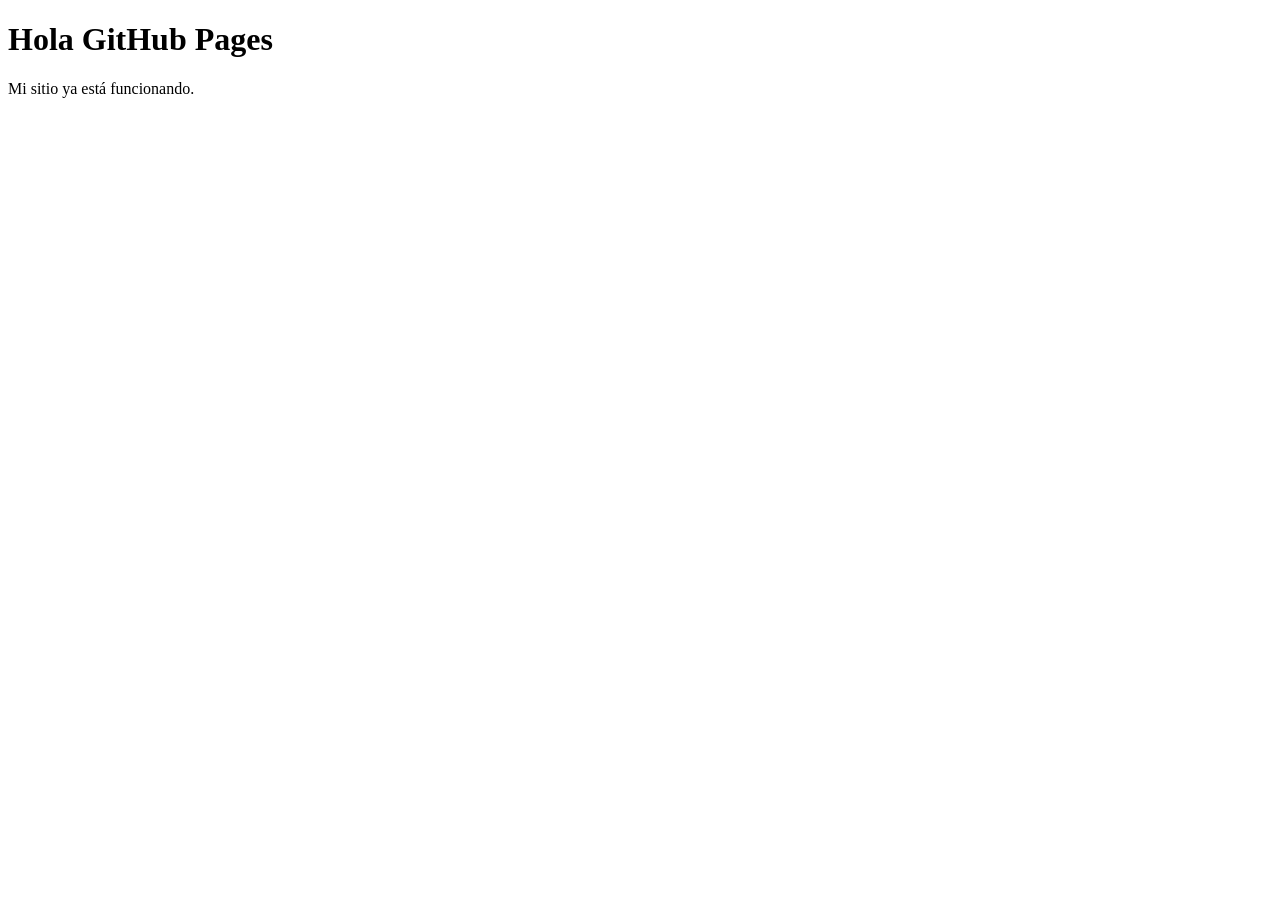
==== index.html @ 614973c5 "Index" ====
<!DOCTYPE html>
<html lang="es">
<head>
    <meta charset="UTF-8">
    <title>Mi Primera Página</title>
</head>
<body>
    <h1>Hola GitHub Pages</h1>
    <p>Mi sitio ya está funcionando.</p>
</body>
</html>
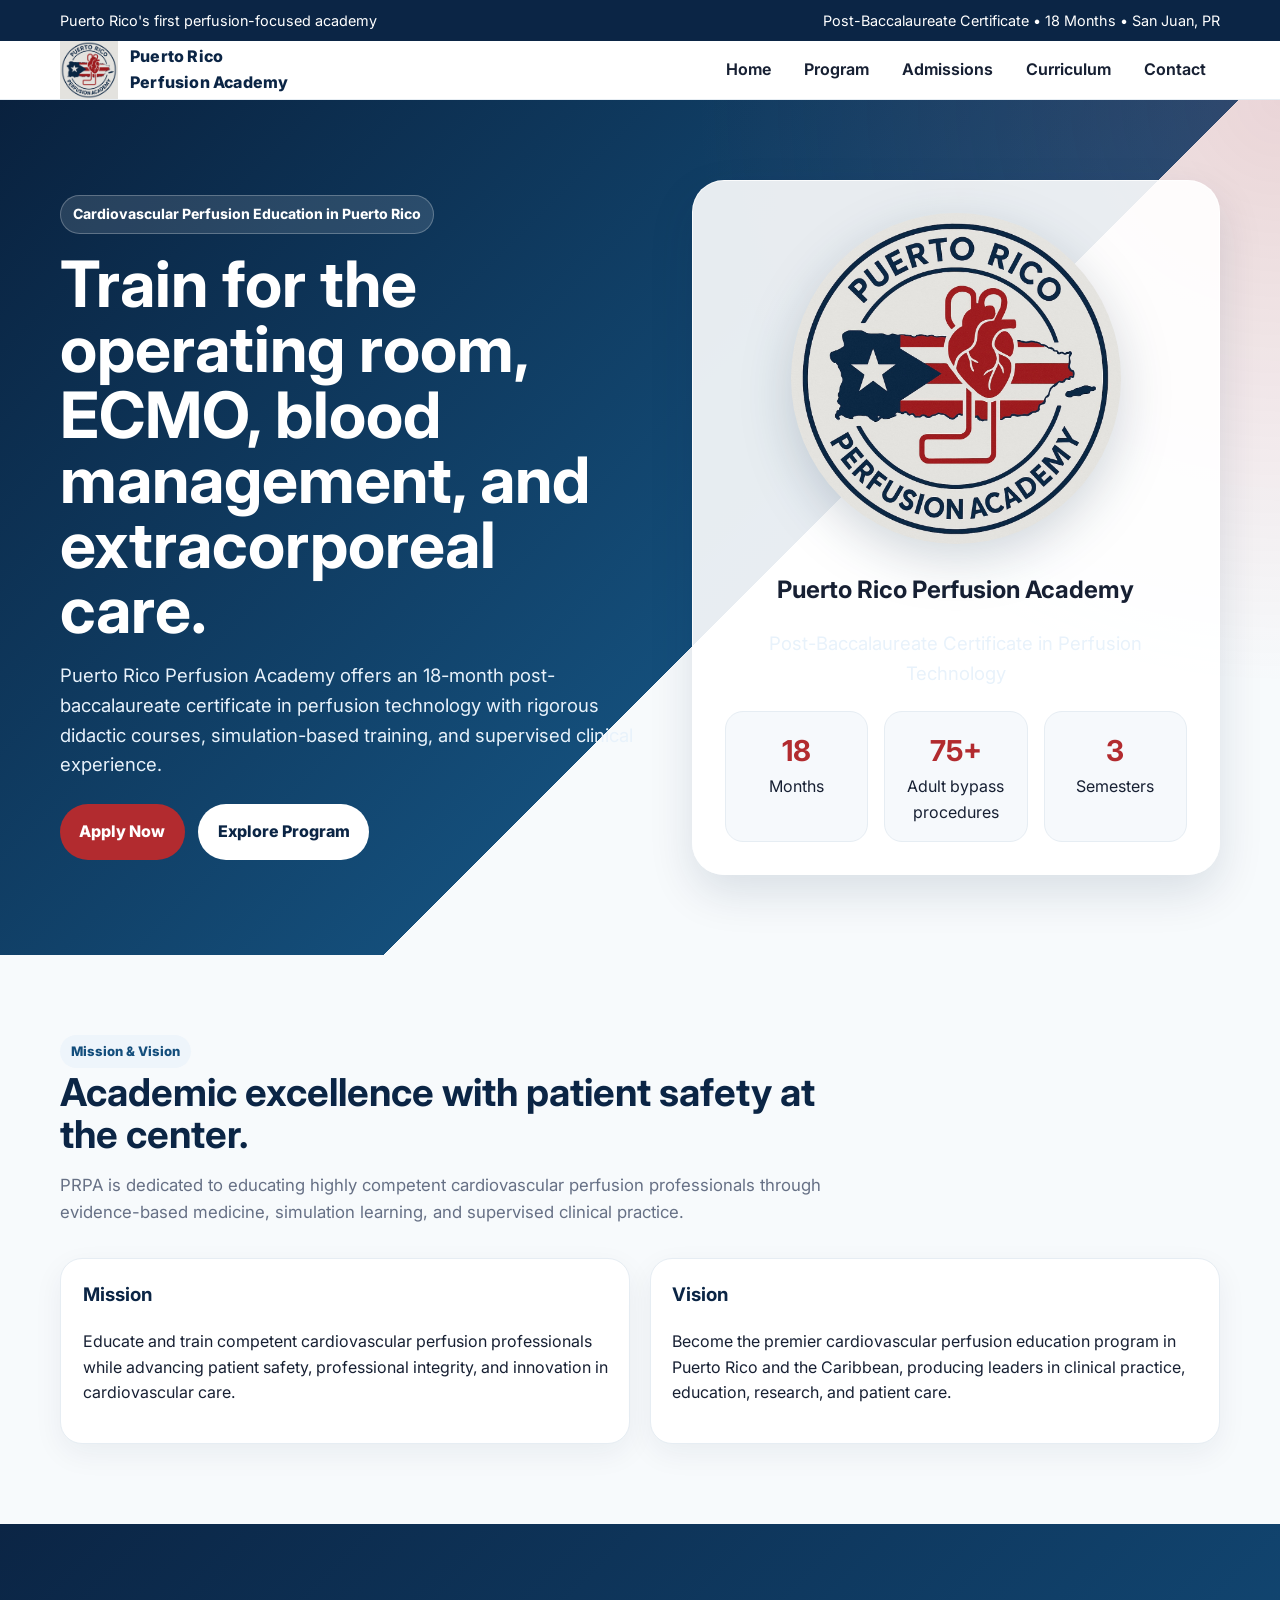
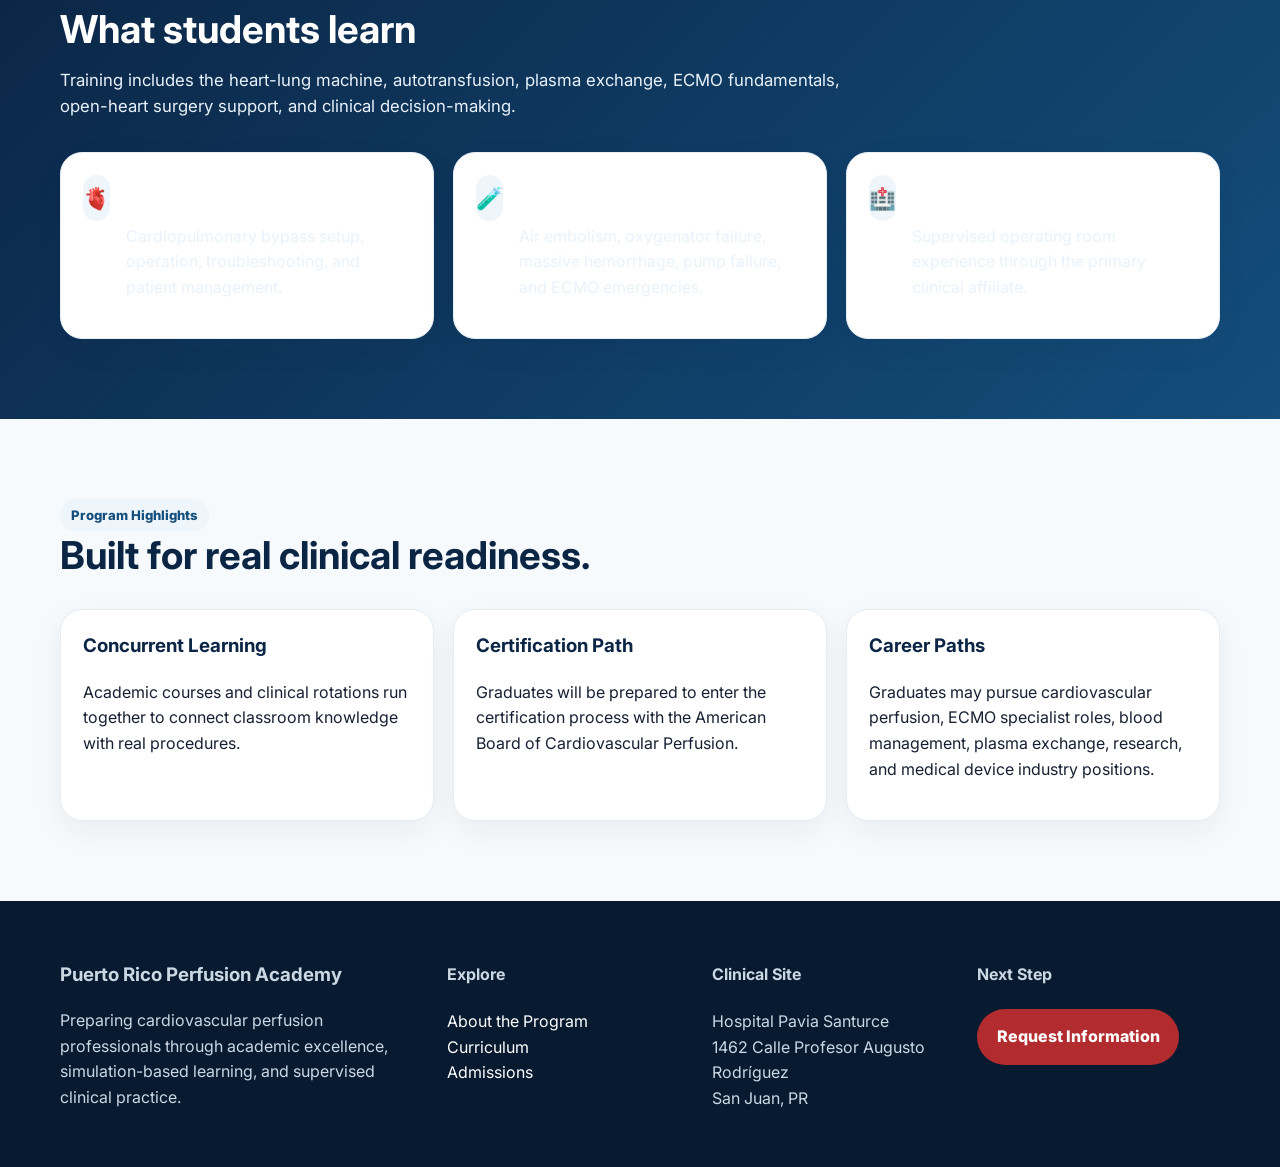
==== commit 6c8fb954: "Add files via upload" ====
--- a/index.html
+++ b/index.html
@@ -1,11 +1,2 @@
-<!DOCTYPE html>
-<html lang="es">
-<head>
-    <meta charset="UTF-8">
-    <title>Mi Primera Página</title>
-</head>
-<body>
-    <h1>Hola GitHub Pages</h1>
-    <p>Mi sitio ya está funcionando.</p>
-</body>
-</html>
+<!doctype html><html lang="en"><head><meta charset="utf-8"><meta name="viewport" content="width=device-width, initial-scale=1"><title>Home | Puerto Rico Perfusion Academy</title><meta name="description" content="Puerto Rico Perfusion Academy offers an 18-month post-baccalaureate certificate in perfusion technology."><link rel="preconnect" href="https://fonts.googleapis.com"><link rel="preconnect" href="https://fonts.gstatic.com" crossorigin><link href="https://fonts.googleapis.com/css2?family=Inter:wght@400;600;700;800;900&display=swap" rel="stylesheet"><link rel="stylesheet" href="css/style.css"></head><body><div class="topbar"><div class="wrap"><span>Puerto Rico's first perfusion-focused academy</span><span>Post-Baccalaureate Certificate • 18 Months • San Juan, PR</span></div></div>
+<nav class="nav"><div class="wrap"><a class="brand" href="index.html"><img src="images/logo.jpeg" alt="Puerto Rico Perfusion Academy logo"><span>Puerto Rico<br>Perfusion Academy</span></a><button class="menu">Menu</button><div class="navlinks"><a href="index.html">Home</a><a href="programa.html">Program</a><a href="admisiones.html">Admissions</a><a href="curriculo.html">Curriculum</a><a href="contacto.html">Contact</a></div></div></nav><header class="hero"><div class="wrap"><div><span class="eyebrow">Cardiovascular Perfusion Education in Puerto Rico</span><h1>Train for the operating room, ECMO, blood management, and extracorporeal care.</h1><p>Puerto Rico Perfusion Academy offers an 18-month post-baccalaureate certificate in perfusion technology with rigorous didactic courses, simulation-based training, and supervised clinical experience.</p><div class="btns"><a class="btn primary" href="contacto.html">Apply Now</a><a class="btn secondary" href="programa.html">Explore Program</a></div></div><div class="hero-card"><img src="images/logo.jpeg" alt="PRPA logo"><h2>Puerto Rico Perfusion Academy</h2><p class="note">Post-Baccalaureate Certificate in Perfusion Technology</p><div class="metrics"><div class="metric"><strong>18</strong>Months</div><div class="metric"><strong>75+</strong>Adult bypass procedures</div><div class="metric"><strong>3</strong>Semesters</div></div></div></div></header><main><section><div class="wrap"><div class="section-title"><span class="pill">Mission & Vision</span><h2>Academic excellence with patient safety at the center.</h2><p>PRPA is dedicated to educating highly competent cardiovascular perfusion professionals through evidence-based medicine, simulation learning, and supervised clinical practice.</p></div><div class="grid two"><div class="card"><h3>Mission</h3><p>Educate and train competent cardiovascular perfusion professionals while advancing patient safety, professional integrity, and innovation in cardiovascular care.</p></div><div class="card"><h3>Vision</h3><p>Become the premier cardiovascular perfusion education program in Puerto Rico and the Caribbean, producing leaders in clinical practice, education, research, and patient care.</p></div></div></div></section><section class="band"><div class="wrap"><div class="section-title"><h2>What students learn</h2><p>Training includes the heart-lung machine, autotransfusion, plasma exchange, ECMO fundamentals, open-heart surgery support, and clinical decision-making.</p></div><div class="grid three"><div class="card feature"><div class="icon">🫀</div><div><h3>Perfusion Technology</h3><p>Cardiopulmonary bypass setup, operation, troubleshooting, and patient management.</p></div></div><div class="card feature"><div class="icon">🧪</div><div><h3>Simulation Lab</h3><p>Air embolism, oxygenator failure, massive hemorrhage, pump failure, and ECMO emergencies.</p></div></div><div class="card feature"><div class="icon">🏥</div><div><h3>Clinical Practice</h3><p>Supervised operating room experience through the primary clinical affiliate.</p></div></div></div></div></section><section><div class="wrap"><div class="section-title"><span class="pill">Program Highlights</span><h2>Built for real clinical readiness.</h2></div><div class="grid three"><div class="card"><h3>Concurrent Learning</h3><p>Academic courses and clinical rotations run together to connect classroom knowledge with real procedures.</p></div><div class="card"><h3>Certification Path</h3><p>Graduates will be prepared to enter the certification process with the American Board of Cardiovascular Perfusion.</p></div><div class="card"><h3>Career Paths</h3><p>Graduates may pursue cardiovascular perfusion, ECMO specialist roles, blood management, plasma exchange, research, and medical device industry positions.</p></div></div></div></section></main><footer class="footer"><div class="wrap footer-grid"><div><h3>Puerto Rico Perfusion Academy</h3><p>Preparing cardiovascular perfusion professionals through academic excellence, simulation-based learning, and supervised clinical practice.</p></div><div><h4>Explore</h4><p><a href="programa.html">About the Program</a><br><a href="curriculo.html">Curriculum</a><br><a href="admisiones.html">Admissions</a></p></div><div><h4>Clinical Site</h4><p>Hospital Pavia Santurce<br>1462 Calle Profesor Augusto Rodríguez<br>San Juan, PR</p></div><div><h4>Next Step</h4><p><a class="btn primary" href="contacto.html">Request Information</a></p></div></div></footer><script src="js/app.js"></script></body></html>
--- a/css/style.css
+++ b/css/style.css
@@ -0,0 +1,2 @@
+:root{--navy:#0b2545;--blue:#134e7c;--red:#b22b2f;--ink:#172033;--muted:#667085;--bg:#f7fafc;--card:#ffffff;--line:#e6edf3;--gold:#d8a846;--radius:22px;--shadow:0 18px 45px rgba(11,37,69,.12)}
+*{box-sizing:border-box}html{scroll-behavior:smooth}body{margin:0;font-family:Inter,system-ui,-apple-system,Segoe UI,Roboto,Arial,sans-serif;color:var(--ink);background:var(--bg);line-height:1.6}.topbar{background:var(--navy);color:#fff;font-size:.9rem;padding:.55rem 0}.wrap{width:min(1160px,92%);margin:auto}.topbar .wrap,.nav .wrap{display:flex;align-items:center;justify-content:space-between;gap:1rem}.nav{background:rgba(255,255,255,.94);backdrop-filter:blur(12px);position:sticky;top:0;z-index:20;border-bottom:1px solid var(--line)}.brand{display:flex;align-items:center;gap:.75rem;text-decoration:none;color:var(--navy);font-weight:800;letter-spacing:.2px}.brand img{width:58px;height:58px;object-fit:contain}.navlinks{display:flex;align-items:center;gap:.25rem}.navlinks a{color:var(--ink);text-decoration:none;font-weight:650;padding:.8rem .9rem;border-radius:999px}.navlinks a:hover,.navlinks a.active{background:#eef5fb;color:var(--blue)}.menu{display:none;border:0;background:var(--navy);color:#fff;border-radius:12px;padding:.6rem .8rem}.hero{position:relative;overflow:hidden;background:radial-gradient(circle at top right,rgba(178,43,47,.18),transparent 38%),linear-gradient(135deg,#09213e 0%,#144e7a 58%,#f7fafc 58%);color:#fff}.hero .wrap{display:grid;grid-template-columns:1.05fr .95fr;align-items:center;gap:3rem;min-height:660px;padding:5rem 0}.eyebrow{display:inline-flex;gap:.5rem;align-items:center;background:rgba(255,255,255,.12);border:1px solid rgba(255,255,255,.25);padding:.45rem .75rem;border-radius:999px;font-weight:750;font-size:.88rem}.hero h1,.page-hero h1{font-size:clamp(2.35rem,5vw,4.8rem);line-height:1.02;margin:1.1rem 0}.hero p{font-size:1.16rem;color:#e8f2fb;max-width:650px}.btns{display:flex;gap:.85rem;flex-wrap:wrap;margin-top:1.5rem}.btn{display:inline-flex;align-items:center;justify-content:center;gap:.45rem;padding:.9rem 1.15rem;border-radius:999px;text-decoration:none;font-weight:800;border:1px solid transparent}.btn.primary{background:var(--red);color:#fff}.btn.secondary{background:#fff;color:var(--navy)}.btn.outline{border-color:#c9d7e3;color:var(--navy);background:#fff}.hero-card{background:rgba(255,255,255,.9);color:var(--ink);border:1px solid rgba(255,255,255,.8);border-radius:32px;box-shadow:var(--shadow);padding:2rem;text-align:center}.hero-card img{width:min(330px,85%);border-radius:50%;filter:drop-shadow(0 16px 25px rgba(11,37,69,.18))}.metrics{display:grid;grid-template-columns:repeat(3,1fr);gap:1rem;margin-top:1.4rem}.metric{background:#f6f9fc;border:1px solid var(--line);border-radius:18px;padding:1rem}.metric strong{display:block;color:var(--red);font-size:1.8rem}section{padding:5rem 0}.section-title{max-width:780px;margin-bottom:2rem}.section-title h2{font-size:clamp(2rem,3vw,3rem);line-height:1.1;margin:.2rem 0;color:var(--navy)}.section-title p{color:var(--muted);font-size:1.05rem}.grid{display:grid;gap:1.2rem}.grid.three{grid-template-columns:repeat(3,1fr)}.grid.two{grid-template-columns:repeat(2,1fr)}.card{background:var(--card);border:1px solid var(--line);border-radius:var(--radius);padding:1.35rem;box-shadow:0 10px 30px rgba(11,37,69,.06)}.card h3{margin-top:0;color:var(--navy)}.icon{width:46px;height:46px;border-radius:14px;background:#eef5fb;display:grid;place-items:center;font-size:1.35rem}.feature{display:flex;gap:1rem}.band{background:linear-gradient(135deg,var(--navy),var(--blue));color:#fff}.band .section-title h2,.band h3{color:#fff}.band p,.band li{color:#e9f2fb}.list{padding-left:1.1rem}.list li{margin:.45rem 0}.page-hero{background:linear-gradient(135deg,#08203c,#14517e);color:#fff;padding:4.5rem 0}.page-hero p{max-width:760px;color:#e5eef7;font-size:1.1rem}.split{display:grid;grid-template-columns:.95fr 1.05fr;gap:2rem;align-items:start}.pill{display:inline-block;background:#eef5fb;color:var(--blue);font-weight:800;padding:.35rem .7rem;border-radius:999px;font-size:.82rem}.timeline{display:grid;gap:1rem}.semester{border-left:5px solid var(--red)}.course{padding:.9rem 0;border-bottom:1px solid var(--line)}.course:last-child{border-bottom:0}.course b{color:var(--navy)}.table{width:100%;border-collapse:collapse;background:#fff;border-radius:18px;overflow:hidden;border:1px solid var(--line)}.table th,.table td{padding:.85rem;border-bottom:1px solid var(--line);text-align:left}.table th{background:#eef5fb;color:var(--navy)}.contact-box{background:#fff;border:1px solid var(--line);border-radius:26px;box-shadow:var(--shadow);padding:1.5rem}.form{display:grid;gap:1rem}.form input,.form textarea,.form select{width:100%;padding:1rem;border:1px solid #cfd9e4;border-radius:14px;font:inherit}.form textarea{min-height:130px}.footer{background:#071a30;color:#cbd7e3;padding:2.5rem 0}.footer a{color:#fff;text-decoration:none}.footer-grid{display:grid;grid-template-columns:1.2fr repeat(3,.8fr);gap:1.4rem}.note{font-size:.9rem;color:var(--muted)}@media(max-width:850px){.menu{display:block}.navlinks{display:none;position:absolute;left:4%;right:4%;top:76px;background:#fff;border:1px solid var(--line);border-radius:20px;box-shadow:var(--shadow);padding:.6rem;flex-direction:column;align-items:stretch}.navlinks.open{display:flex}.hero .wrap,.split{grid-template-columns:1fr}.hero{background:linear-gradient(135deg,#09213e,#144e7a)}.hero .wrap{min-height:auto;padding:3rem 0}.grid.three,.grid.two,.metrics,.footer-grid{grid-template-columns:1fr}.topbar .wrap{align-items:flex-start;flex-direction:column}.navlinks a{border-radius:12px}.hero-card{margin-bottom:2rem}} 
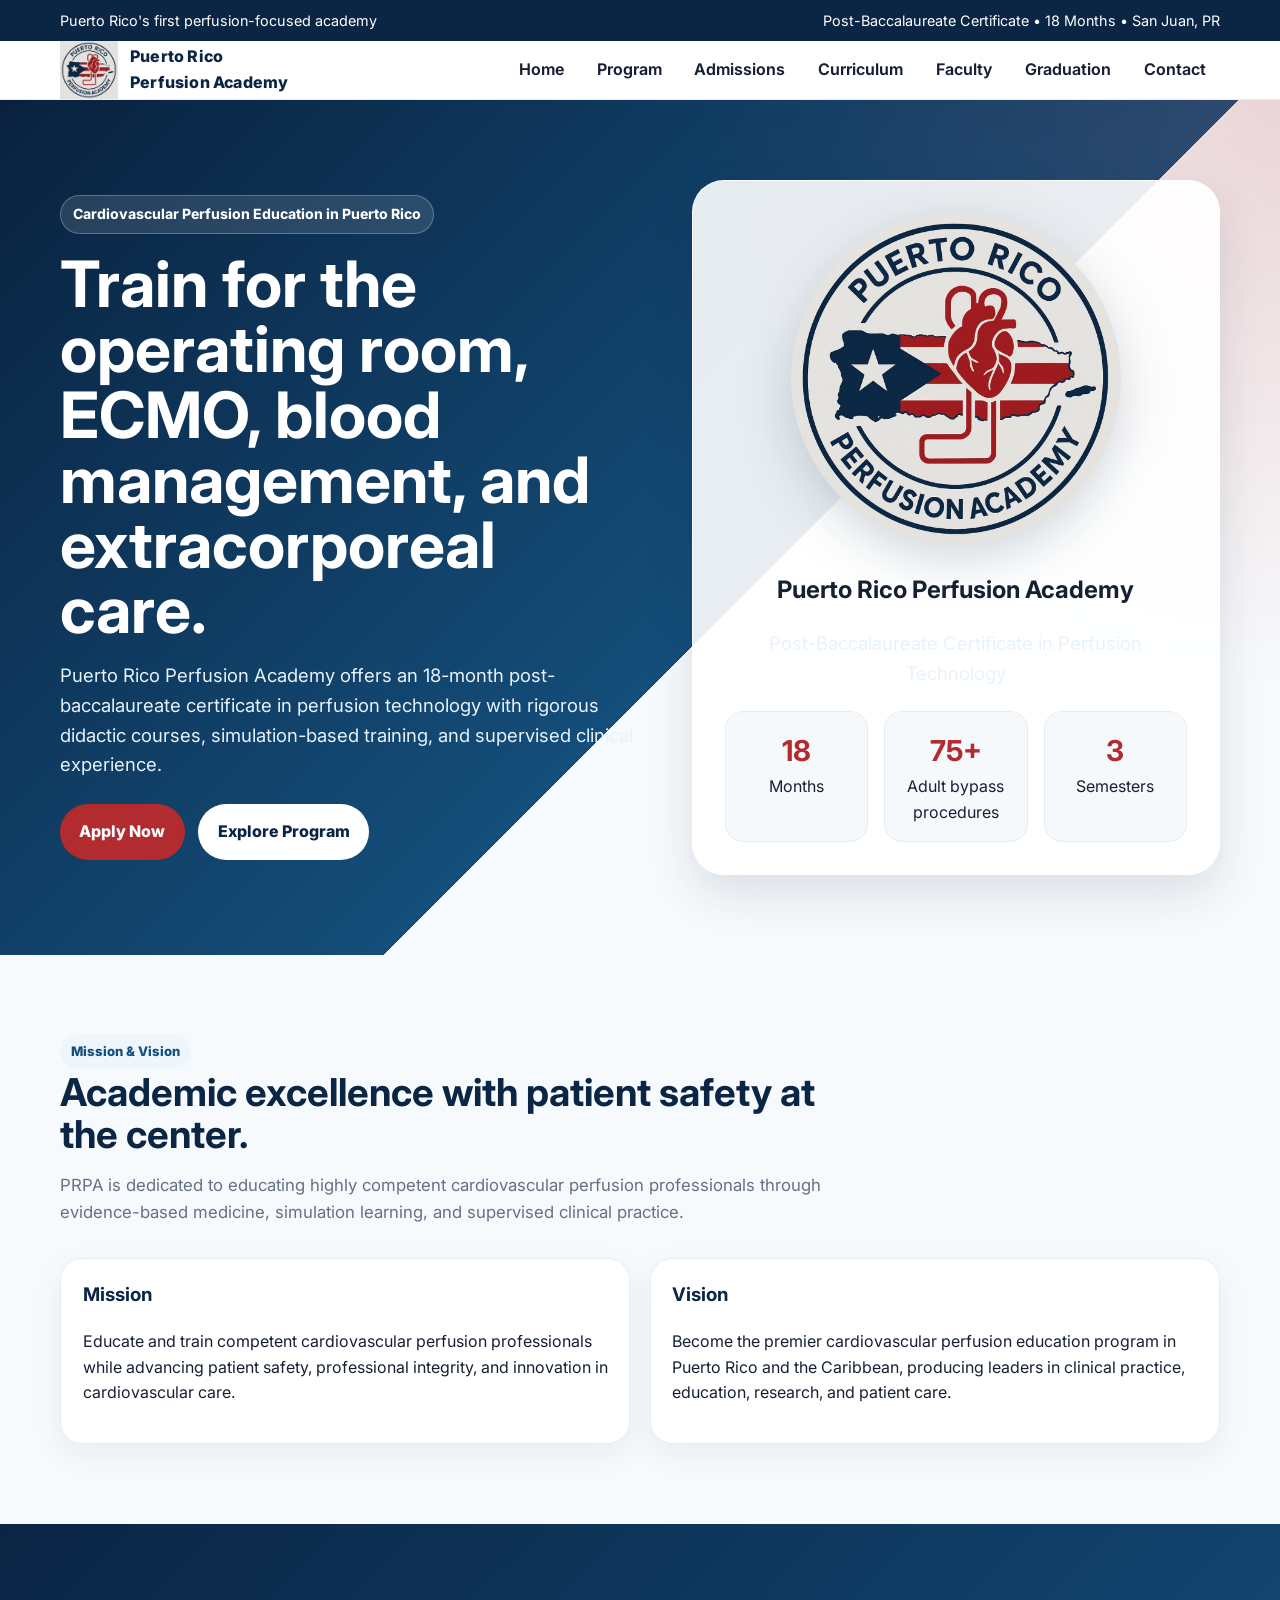
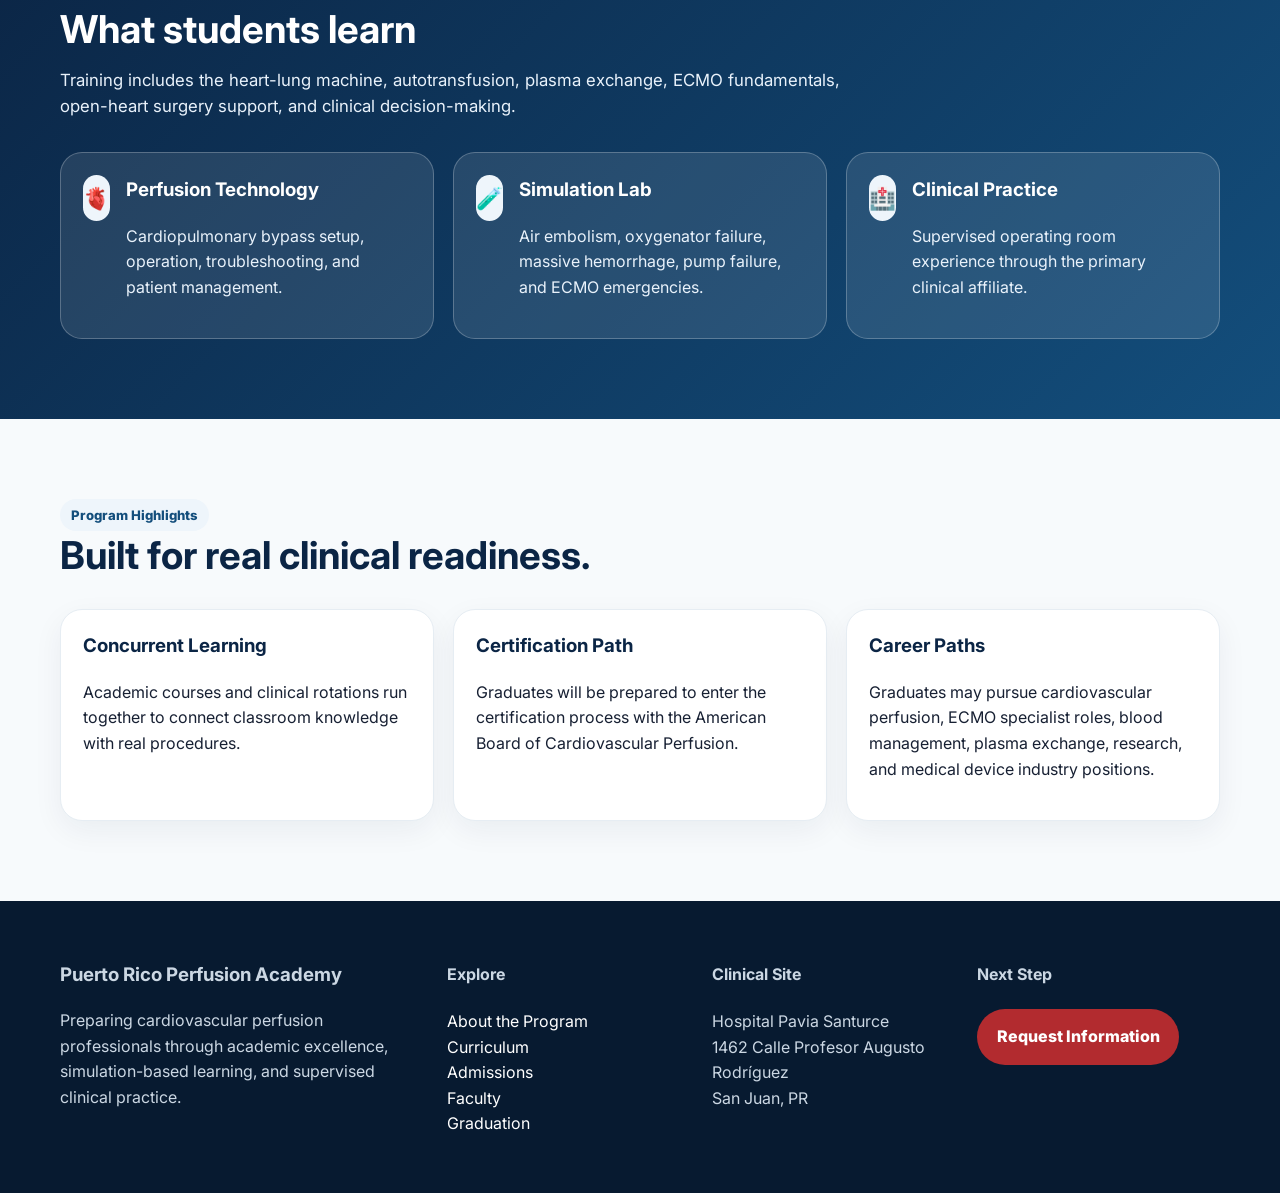
==== commit 40de6cfe: "Add files via upload" ====
--- a/index.html
+++ b/index.html
@@ -1,2 +1,2 @@
 <!doctype html><html lang="en"><head><meta charset="utf-8"><meta name="viewport" content="width=device-width, initial-scale=1"><title>Home | Puerto Rico Perfusion Academy</title><meta name="description" content="Puerto Rico Perfusion Academy offers an 18-month post-baccalaureate certificate in perfusion technology."><link rel="preconnect" href="https://fonts.googleapis.com"><link rel="preconnect" href="https://fonts.gstatic.com" crossorigin><link href="https://fonts.googleapis.com/css2?family=Inter:wght@400;600;700;800;900&display=swap" rel="stylesheet"><link rel="stylesheet" href="css/style.css"></head><body><div class="topbar"><div class="wrap"><span>Puerto Rico's first perfusion-focused academy</span><span>Post-Baccalaureate Certificate • 18 Months • San Juan, PR</span></div></div>
-<nav class="nav"><div class="wrap"><a class="brand" href="index.html"><img src="images/logo.jpeg" alt="Puerto Rico Perfusion Academy logo"><span>Puerto Rico<br>Perfusion Academy</span></a><button class="menu">Menu</button><div class="navlinks"><a href="index.html">Home</a><a href="programa.html">Program</a><a href="admisiones.html">Admissions</a><a href="curriculo.html">Curriculum</a><a href="contacto.html">Contact</a></div></div></nav><header class="hero"><div class="wrap"><div><span class="eyebrow">Cardiovascular Perfusion Education in Puerto Rico</span><h1>Train for the operating room, ECMO, blood management, and extracorporeal care.</h1><p>Puerto Rico Perfusion Academy offers an 18-month post-baccalaureate certificate in perfusion technology with rigorous didactic courses, simulation-based training, and supervised clinical experience.</p><div class="btns"><a class="btn primary" href="contacto.html">Apply Now</a><a class="btn secondary" href="programa.html">Explore Program</a></div></div><div class="hero-card"><img src="images/logo.jpeg" alt="PRPA logo"><h2>Puerto Rico Perfusion Academy</h2><p class="note">Post-Baccalaureate Certificate in Perfusion Technology</p><div class="metrics"><div class="metric"><strong>18</strong>Months</div><div class="metric"><strong>75+</strong>Adult bypass procedures</div><div class="metric"><strong>3</strong>Semesters</div></div></div></div></header><main><section><div class="wrap"><div class="section-title"><span class="pill">Mission & Vision</span><h2>Academic excellence with patient safety at the center.</h2><p>PRPA is dedicated to educating highly competent cardiovascular perfusion professionals through evidence-based medicine, simulation learning, and supervised clinical practice.</p></div><div class="grid two"><div class="card"><h3>Mission</h3><p>Educate and train competent cardiovascular perfusion professionals while advancing patient safety, professional integrity, and innovation in cardiovascular care.</p></div><div class="card"><h3>Vision</h3><p>Become the premier cardiovascular perfusion education program in Puerto Rico and the Caribbean, producing leaders in clinical practice, education, research, and patient care.</p></div></div></div></section><section class="band"><div class="wrap"><div class="section-title"><h2>What students learn</h2><p>Training includes the heart-lung machine, autotransfusion, plasma exchange, ECMO fundamentals, open-heart surgery support, and clinical decision-making.</p></div><div class="grid three"><div class="card feature"><div class="icon">🫀</div><div><h3>Perfusion Technology</h3><p>Cardiopulmonary bypass setup, operation, troubleshooting, and patient management.</p></div></div><div class="card feature"><div class="icon">🧪</div><div><h3>Simulation Lab</h3><p>Air embolism, oxygenator failure, massive hemorrhage, pump failure, and ECMO emergencies.</p></div></div><div class="card feature"><div class="icon">🏥</div><div><h3>Clinical Practice</h3><p>Supervised operating room experience through the primary clinical affiliate.</p></div></div></div></div></section><section><div class="wrap"><div class="section-title"><span class="pill">Program Highlights</span><h2>Built for real clinical readiness.</h2></div><div class="grid three"><div class="card"><h3>Concurrent Learning</h3><p>Academic courses and clinical rotations run together to connect classroom knowledge with real procedures.</p></div><div class="card"><h3>Certification Path</h3><p>Graduates will be prepared to enter the certification process with the American Board of Cardiovascular Perfusion.</p></div><div class="card"><h3>Career Paths</h3><p>Graduates may pursue cardiovascular perfusion, ECMO specialist roles, blood management, plasma exchange, research, and medical device industry positions.</p></div></div></div></section></main><footer class="footer"><div class="wrap footer-grid"><div><h3>Puerto Rico Perfusion Academy</h3><p>Preparing cardiovascular perfusion professionals through academic excellence, simulation-based learning, and supervised clinical practice.</p></div><div><h4>Explore</h4><p><a href="programa.html">About the Program</a><br><a href="curriculo.html">Curriculum</a><br><a href="admisiones.html">Admissions</a></p></div><div><h4>Clinical Site</h4><p>Hospital Pavia Santurce<br>1462 Calle Profesor Augusto Rodríguez<br>San Juan, PR</p></div><div><h4>Next Step</h4><p><a class="btn primary" href="contacto.html">Request Information</a></p></div></div></footer><script src="js/app.js"></script></body></html>+<nav class="nav"><div class="wrap"><a class="brand" href="index.html"><img src="images/logo.jpeg" alt="Puerto Rico Perfusion Academy logo"><span>Puerto Rico<br>Perfusion Academy</span></a><button class="menu">Menu</button><div class="navlinks"><a href="index.html">Home</a><a href="programa.html">Program</a><a href="admisiones.html">Admissions</a><a href="curriculo.html">Curriculum</a><a href="faculty.html">Faculty</a><a href="graduation.html">Graduation</a><a href="contacto.html">Contact</a></div></div></nav><header class="hero"><div class="wrap"><div><span class="eyebrow">Cardiovascular Perfusion Education in Puerto Rico</span><h1>Train for the operating room, ECMO, blood management, and extracorporeal care.</h1><p>Puerto Rico Perfusion Academy offers an 18-month post-baccalaureate certificate in perfusion technology with rigorous didactic courses, simulation-based training, and supervised clinical experience.</p><div class="btns"><a class="btn primary" href="contacto.html">Apply Now</a><a class="btn secondary" href="programa.html">Explore Program</a></div></div><div class="hero-card"><img src="images/logo.jpeg" alt="PRPA logo"><h2>Puerto Rico Perfusion Academy</h2><p class="note">Post-Baccalaureate Certificate in Perfusion Technology</p><div class="metrics"><div class="metric"><strong>18</strong>Months</div><div class="metric"><strong>75+</strong>Adult bypass procedures</div><div class="metric"><strong>3</strong>Semesters</div></div></div></div></header><main><section><div class="wrap"><div class="section-title"><span class="pill">Mission & Vision</span><h2>Academic excellence with patient safety at the center.</h2><p>PRPA is dedicated to educating highly competent cardiovascular perfusion professionals through evidence-based medicine, simulation learning, and supervised clinical practice.</p></div><div class="grid two"><div class="card"><h3>Mission</h3><p>Educate and train competent cardiovascular perfusion professionals while advancing patient safety, professional integrity, and innovation in cardiovascular care.</p></div><div class="card"><h3>Vision</h3><p>Become the premier cardiovascular perfusion education program in Puerto Rico and the Caribbean, producing leaders in clinical practice, education, research, and patient care.</p></div></div></div></section><section class="band"><div class="wrap"><div class="section-title"><h2>What students learn</h2><p>Training includes the heart-lung machine, autotransfusion, plasma exchange, ECMO fundamentals, open-heart surgery support, and clinical decision-making.</p></div><div class="grid three"><div class="card feature"><div class="icon">🫀</div><div><h3>Perfusion Technology</h3><p>Cardiopulmonary bypass setup, operation, troubleshooting, and patient management.</p></div></div><div class="card feature"><div class="icon">🧪</div><div><h3>Simulation Lab</h3><p>Air embolism, oxygenator failure, massive hemorrhage, pump failure, and ECMO emergencies.</p></div></div><div class="card feature"><div class="icon">🏥</div><div><h3>Clinical Practice</h3><p>Supervised operating room experience through the primary clinical affiliate.</p></div></div></div></div></section><section><div class="wrap"><div class="section-title"><span class="pill">Program Highlights</span><h2>Built for real clinical readiness.</h2></div><div class="grid three"><div class="card"><h3>Concurrent Learning</h3><p>Academic courses and clinical rotations run together to connect classroom knowledge with real procedures.</p></div><div class="card"><h3>Certification Path</h3><p>Graduates will be prepared to enter the certification process with the American Board of Cardiovascular Perfusion.</p></div><div class="card"><h3>Career Paths</h3><p>Graduates may pursue cardiovascular perfusion, ECMO specialist roles, blood management, plasma exchange, research, and medical device industry positions.</p></div></div></div></section></main><footer class="footer"><div class="wrap footer-grid"><div><h3>Puerto Rico Perfusion Academy</h3><p>Preparing cardiovascular perfusion professionals through academic excellence, simulation-based learning, and supervised clinical practice.</p></div><div><h4>Explore</h4><p><a href="programa.html">About the Program</a><br><a href="curriculo.html">Curriculum</a><br><a href="admisiones.html">Admissions</a><br><a href="faculty.html">Faculty</a><br><a href="graduation.html">Graduation</a></p></div><div><h4>Clinical Site</h4><p>Hospital Pavia Santurce<br>1462 Calle Profesor Augusto Rodríguez<br>San Juan, PR</p></div><div><h4>Next Step</h4><p><a class="btn primary" href="contacto.html">Request Information</a></p></div></div></footer><script src="js/app.js"></script></body></html>
--- a/css/style.css
+++ b/css/style.css
@@ -1,2 +1,14 @@
 :root{--navy:#0b2545;--blue:#134e7c;--red:#b22b2f;--ink:#172033;--muted:#667085;--bg:#f7fafc;--card:#ffffff;--line:#e6edf3;--gold:#d8a846;--radius:22px;--shadow:0 18px 45px rgba(11,37,69,.12)}
 *{box-sizing:border-box}html{scroll-behavior:smooth}body{margin:0;font-family:Inter,system-ui,-apple-system,Segoe UI,Roboto,Arial,sans-serif;color:var(--ink);background:var(--bg);line-height:1.6}.topbar{background:var(--navy);color:#fff;font-size:.9rem;padding:.55rem 0}.wrap{width:min(1160px,92%);margin:auto}.topbar .wrap,.nav .wrap{display:flex;align-items:center;justify-content:space-between;gap:1rem}.nav{background:rgba(255,255,255,.94);backdrop-filter:blur(12px);position:sticky;top:0;z-index:20;border-bottom:1px solid var(--line)}.brand{display:flex;align-items:center;gap:.75rem;text-decoration:none;color:var(--navy);font-weight:800;letter-spacing:.2px}.brand img{width:58px;height:58px;object-fit:contain}.navlinks{display:flex;align-items:center;gap:.25rem}.navlinks a{color:var(--ink);text-decoration:none;font-weight:650;padding:.8rem .9rem;border-radius:999px}.navlinks a:hover,.navlinks a.active{background:#eef5fb;color:var(--blue)}.menu{display:none;border:0;background:var(--navy);color:#fff;border-radius:12px;padding:.6rem .8rem}.hero{position:relative;overflow:hidden;background:radial-gradient(circle at top right,rgba(178,43,47,.18),transparent 38%),linear-gradient(135deg,#09213e 0%,#144e7a 58%,#f7fafc 58%);color:#fff}.hero .wrap{display:grid;grid-template-columns:1.05fr .95fr;align-items:center;gap:3rem;min-height:660px;padding:5rem 0}.eyebrow{display:inline-flex;gap:.5rem;align-items:center;background:rgba(255,255,255,.12);border:1px solid rgba(255,255,255,.25);padding:.45rem .75rem;border-radius:999px;font-weight:750;font-size:.88rem}.hero h1,.page-hero h1{font-size:clamp(2.35rem,5vw,4.8rem);line-height:1.02;margin:1.1rem 0}.hero p{font-size:1.16rem;color:#e8f2fb;max-width:650px}.btns{display:flex;gap:.85rem;flex-wrap:wrap;margin-top:1.5rem}.btn{display:inline-flex;align-items:center;justify-content:center;gap:.45rem;padding:.9rem 1.15rem;border-radius:999px;text-decoration:none;font-weight:800;border:1px solid transparent}.btn.primary{background:var(--red);color:#fff}.btn.secondary{background:#fff;color:var(--navy)}.btn.outline{border-color:#c9d7e3;color:var(--navy);background:#fff}.hero-card{background:rgba(255,255,255,.9);color:var(--ink);border:1px solid rgba(255,255,255,.8);border-radius:32px;box-shadow:var(--shadow);padding:2rem;text-align:center}.hero-card img{width:min(330px,85%);border-radius:50%;filter:drop-shadow(0 16px 25px rgba(11,37,69,.18))}.metrics{display:grid;grid-template-columns:repeat(3,1fr);gap:1rem;margin-top:1.4rem}.metric{background:#f6f9fc;border:1px solid var(--line);border-radius:18px;padding:1rem}.metric strong{display:block;color:var(--red);font-size:1.8rem}section{padding:5rem 0}.section-title{max-width:780px;margin-bottom:2rem}.section-title h2{font-size:clamp(2rem,3vw,3rem);line-height:1.1;margin:.2rem 0;color:var(--navy)}.section-title p{color:var(--muted);font-size:1.05rem}.grid{display:grid;gap:1.2rem}.grid.three{grid-template-columns:repeat(3,1fr)}.grid.two{grid-template-columns:repeat(2,1fr)}.card{background:var(--card);border:1px solid var(--line);border-radius:var(--radius);padding:1.35rem;box-shadow:0 10px 30px rgba(11,37,69,.06)}.card h3{margin-top:0;color:var(--navy)}.icon{width:46px;height:46px;border-radius:14px;background:#eef5fb;display:grid;place-items:center;font-size:1.35rem}.feature{display:flex;gap:1rem}.band{background:linear-gradient(135deg,var(--navy),var(--blue));color:#fff}.band .section-title h2,.band h3{color:#fff}.band p,.band li{color:#e9f2fb}.list{padding-left:1.1rem}.list li{margin:.45rem 0}.page-hero{background:linear-gradient(135deg,#08203c,#14517e);color:#fff;padding:4.5rem 0}.page-hero p{max-width:760px;color:#e5eef7;font-size:1.1rem}.split{display:grid;grid-template-columns:.95fr 1.05fr;gap:2rem;align-items:start}.pill{display:inline-block;background:#eef5fb;color:var(--blue);font-weight:800;padding:.35rem .7rem;border-radius:999px;font-size:.82rem}.timeline{display:grid;gap:1rem}.semester{border-left:5px solid var(--red)}.course{padding:.9rem 0;border-bottom:1px solid var(--line)}.course:last-child{border-bottom:0}.course b{color:var(--navy)}.table{width:100%;border-collapse:collapse;background:#fff;border-radius:18px;overflow:hidden;border:1px solid var(--line)}.table th,.table td{padding:.85rem;border-bottom:1px solid var(--line);text-align:left}.table th{background:#eef5fb;color:var(--navy)}.contact-box{background:#fff;border:1px solid var(--line);border-radius:26px;box-shadow:var(--shadow);padding:1.5rem}.form{display:grid;gap:1rem}.form input,.form textarea,.form select{width:100%;padding:1rem;border:1px solid #cfd9e4;border-radius:14px;font:inherit}.form textarea{min-height:130px}.footer{background:#071a30;color:#cbd7e3;padding:2.5rem 0}.footer a{color:#fff;text-decoration:none}.footer-grid{display:grid;grid-template-columns:1.2fr repeat(3,.8fr);gap:1.4rem}.note{font-size:.9rem;color:var(--muted)}@media(max-width:850px){.menu{display:block}.navlinks{display:none;position:absolute;left:4%;right:4%;top:76px;background:#fff;border:1px solid var(--line);border-radius:20px;box-shadow:var(--shadow);padding:.6rem;flex-direction:column;align-items:stretch}.navlinks.open{display:flex}.hero .wrap,.split{grid-template-columns:1fr}.hero{background:linear-gradient(135deg,#09213e,#144e7a)}.hero .wrap{min-height:auto;padding:3rem 0}.grid.three,.grid.two,.metrics,.footer-grid{grid-template-columns:1fr}.topbar .wrap{align-items:flex-start;flex-direction:column}.navlinks a{border-radius:12px}.hero-card{margin-bottom:2rem}} 
+
+/* Dark section cards: keep text visible on the blue band */
+.band .card{background:rgba(255,255,255,.10);border-color:rgba(255,255,255,.24);box-shadow:none;color:#fff}
+.band .card h3{color:#fff}
+.band .card p,.band .card li{color:#e9f2fb}
+.band .card .note{color:#dbe8f4}
+.faculty-card{display:flex;gap:1rem;align-items:flex-start}
+.avatar{width:52px;height:52px;border-radius:16px;background:linear-gradient(135deg,var(--red),var(--blue));color:#fff;display:grid;place-items:center;font-weight:900;flex:0 0 52px}
+.requirements-list{counter-reset:req;list-style:none;padding:0;margin:0;display:grid;gap:.9rem}
+.requirements-list>li{background:#fff;border:1px solid var(--line);border-radius:18px;padding:1rem 1rem 1rem 3.4rem;position:relative;box-shadow:0 8px 24px rgba(11,37,69,.05)}
+.requirements-list>li:before{counter-increment:req;content:counter(req);position:absolute;left:1rem;top:1rem;width:1.65rem;height:1.65rem;border-radius:50%;background:var(--red);color:#fff;display:grid;place-items:center;font-weight:900}
+.eval-list{margin:.5rem 0 0 0;padding-left:1.2rem}
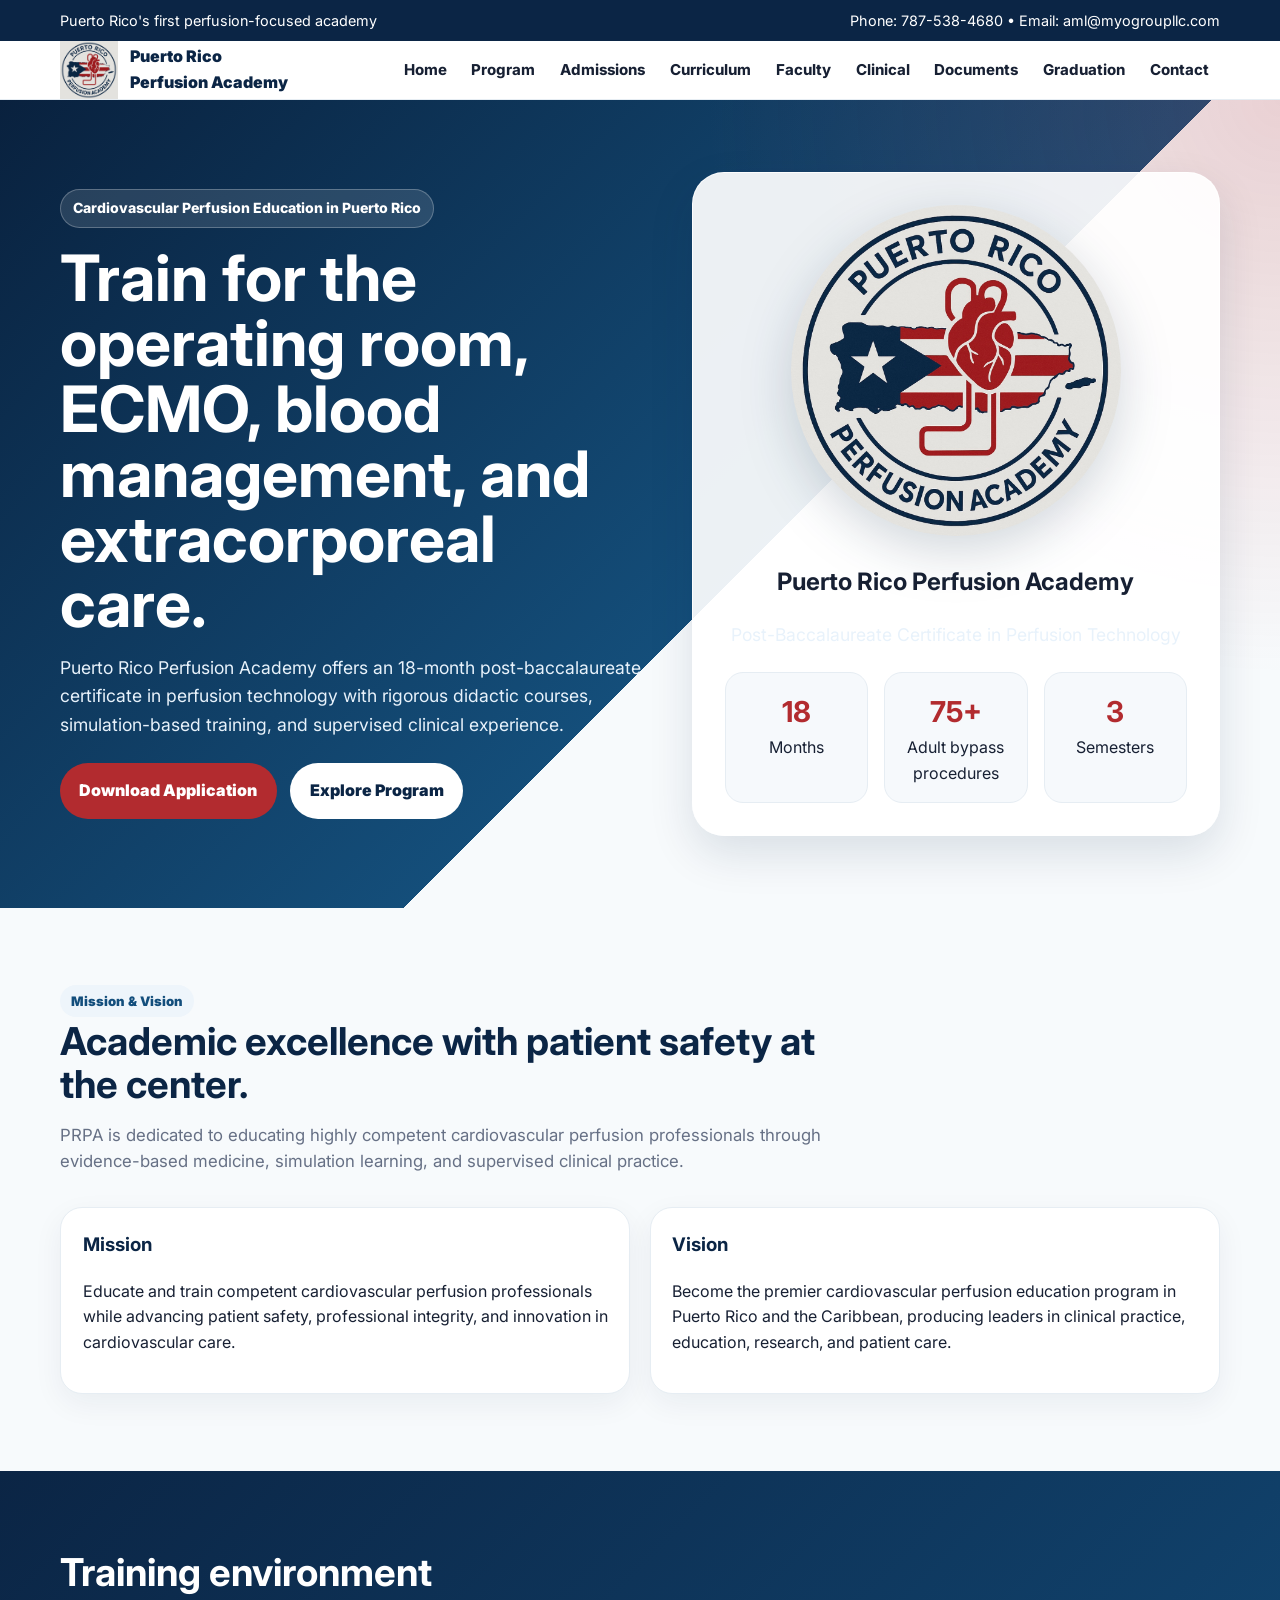
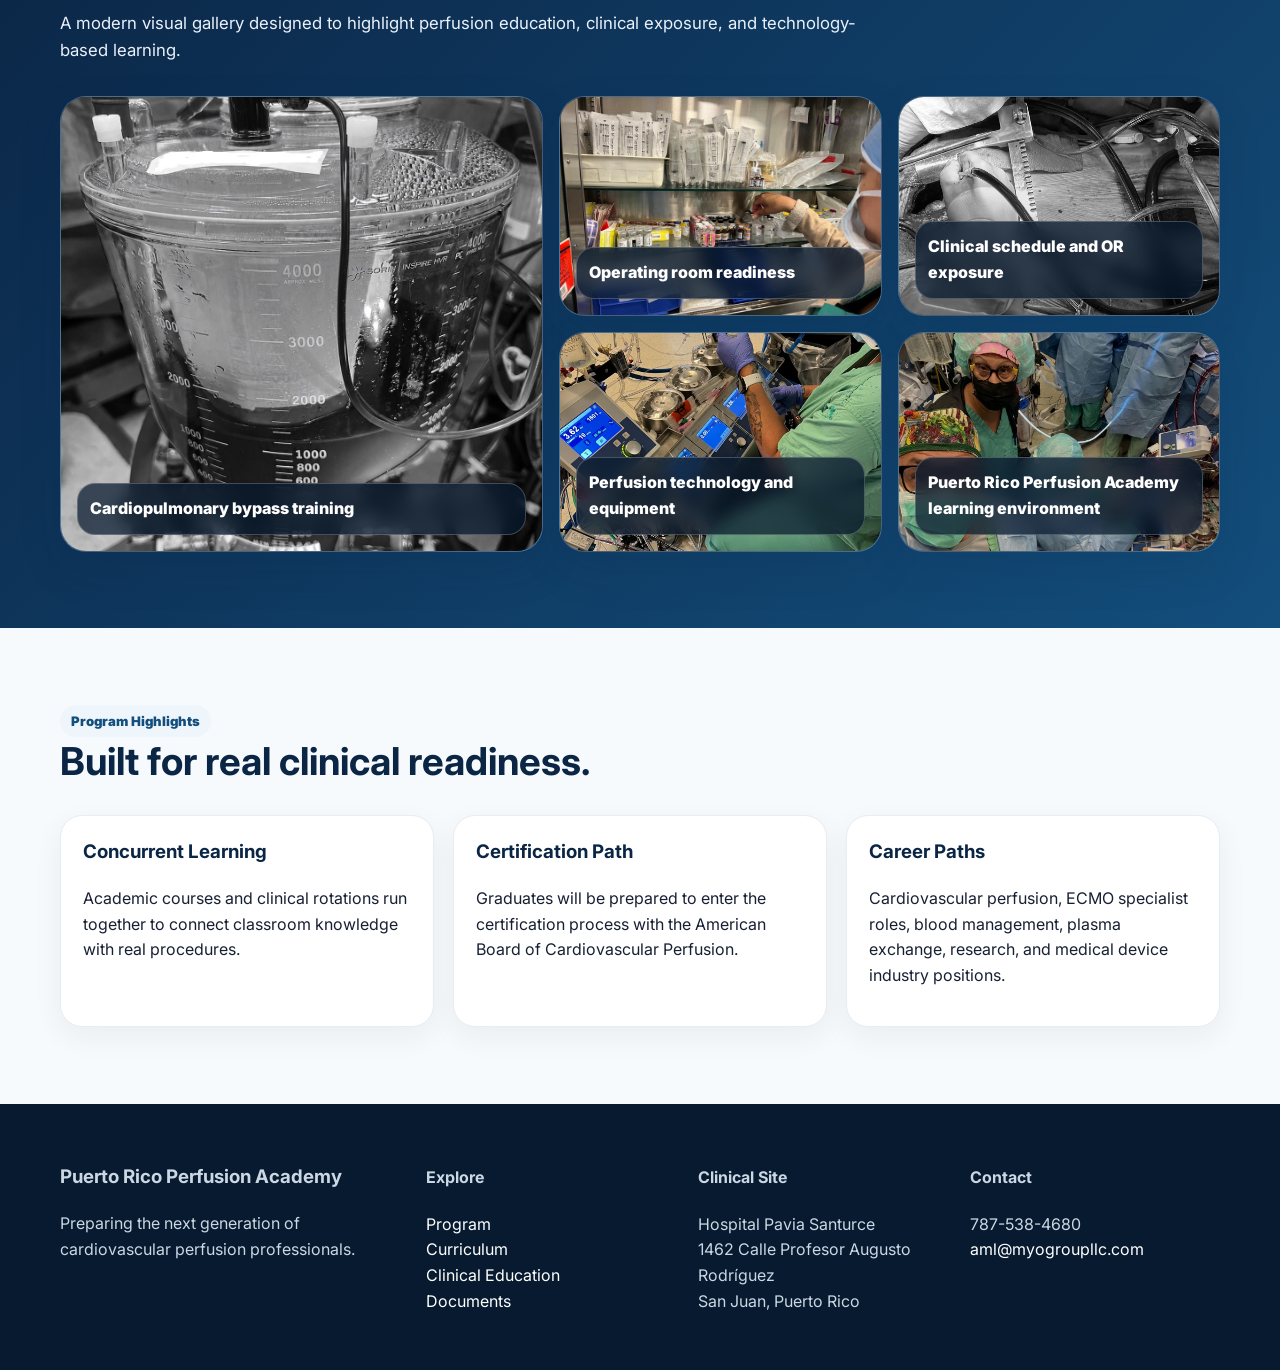
==== commit 949a8031: "Add files via upload" ====
--- a/index.html
+++ b/index.html
@@ -1,2 +1,2 @@
-<!doctype html><html lang="en"><head><meta charset="utf-8"><meta name="viewport" content="width=device-width, initial-scale=1"><title>Home | Puerto Rico Perfusion Academy</title><meta name="description" content="Puerto Rico Perfusion Academy offers an 18-month post-baccalaureate certificate in perfusion technology."><link rel="preconnect" href="https://fonts.googleapis.com"><link rel="preconnect" href="https://fonts.gstatic.com" crossorigin><link href="https://fonts.googleapis.com/css2?family=Inter:wght@400;600;700;800;900&display=swap" rel="stylesheet"><link rel="stylesheet" href="css/style.css"></head><body><div class="topbar"><div class="wrap"><span>Puerto Rico's first perfusion-focused academy</span><span>Post-Baccalaureate Certificate • 18 Months • San Juan, PR</span></div></div>
-<nav class="nav"><div class="wrap"><a class="brand" href="index.html"><img src="images/logo.jpeg" alt="Puerto Rico Perfusion Academy logo"><span>Puerto Rico<br>Perfusion Academy</span></a><button class="menu">Menu</button><div class="navlinks"><a href="index.html">Home</a><a href="programa.html">Program</a><a href="admisiones.html">Admissions</a><a href="curriculo.html">Curriculum</a><a href="faculty.html">Faculty</a><a href="graduation.html">Graduation</a><a href="contacto.html">Contact</a></div></div></nav><header class="hero"><div class="wrap"><div><span class="eyebrow">Cardiovascular Perfusion Education in Puerto Rico</span><h1>Train for the operating room, ECMO, blood management, and extracorporeal care.</h1><p>Puerto Rico Perfusion Academy offers an 18-month post-baccalaureate certificate in perfusion technology with rigorous didactic courses, simulation-based training, and supervised clinical experience.</p><div class="btns"><a class="btn primary" href="contacto.html">Apply Now</a><a class="btn secondary" href="programa.html">Explore Program</a></div></div><div class="hero-card"><img src="images/logo.jpeg" alt="PRPA logo"><h2>Puerto Rico Perfusion Academy</h2><p class="note">Post-Baccalaureate Certificate in Perfusion Technology</p><div class="metrics"><div class="metric"><strong>18</strong>Months</div><div class="metric"><strong>75+</strong>Adult bypass procedures</div><div class="metric"><strong>3</strong>Semesters</div></div></div></div></header><main><section><div class="wrap"><div class="section-title"><span class="pill">Mission & Vision</span><h2>Academic excellence with patient safety at the center.</h2><p>PRPA is dedicated to educating highly competent cardiovascular perfusion professionals through evidence-based medicine, simulation learning, and supervised clinical practice.</p></div><div class="grid two"><div class="card"><h3>Mission</h3><p>Educate and train competent cardiovascular perfusion professionals while advancing patient safety, professional integrity, and innovation in cardiovascular care.</p></div><div class="card"><h3>Vision</h3><p>Become the premier cardiovascular perfusion education program in Puerto Rico and the Caribbean, producing leaders in clinical practice, education, research, and patient care.</p></div></div></div></section><section class="band"><div class="wrap"><div class="section-title"><h2>What students learn</h2><p>Training includes the heart-lung machine, autotransfusion, plasma exchange, ECMO fundamentals, open-heart surgery support, and clinical decision-making.</p></div><div class="grid three"><div class="card feature"><div class="icon">🫀</div><div><h3>Perfusion Technology</h3><p>Cardiopulmonary bypass setup, operation, troubleshooting, and patient management.</p></div></div><div class="card feature"><div class="icon">🧪</div><div><h3>Simulation Lab</h3><p>Air embolism, oxygenator failure, massive hemorrhage, pump failure, and ECMO emergencies.</p></div></div><div class="card feature"><div class="icon">🏥</div><div><h3>Clinical Practice</h3><p>Supervised operating room experience through the primary clinical affiliate.</p></div></div></div></div></section><section><div class="wrap"><div class="section-title"><span class="pill">Program Highlights</span><h2>Built for real clinical readiness.</h2></div><div class="grid three"><div class="card"><h3>Concurrent Learning</h3><p>Academic courses and clinical rotations run together to connect classroom knowledge with real procedures.</p></div><div class="card"><h3>Certification Path</h3><p>Graduates will be prepared to enter the certification process with the American Board of Cardiovascular Perfusion.</p></div><div class="card"><h3>Career Paths</h3><p>Graduates may pursue cardiovascular perfusion, ECMO specialist roles, blood management, plasma exchange, research, and medical device industry positions.</p></div></div></div></section></main><footer class="footer"><div class="wrap footer-grid"><div><h3>Puerto Rico Perfusion Academy</h3><p>Preparing cardiovascular perfusion professionals through academic excellence, simulation-based learning, and supervised clinical practice.</p></div><div><h4>Explore</h4><p><a href="programa.html">About the Program</a><br><a href="curriculo.html">Curriculum</a><br><a href="admisiones.html">Admissions</a><br><a href="faculty.html">Faculty</a><br><a href="graduation.html">Graduation</a></p></div><div><h4>Clinical Site</h4><p>Hospital Pavia Santurce<br>1462 Calle Profesor Augusto Rodríguez<br>San Juan, PR</p></div><div><h4>Next Step</h4><p><a class="btn primary" href="contacto.html">Request Information</a></p></div></div></footer><script src="js/app.js"></script></body></html>+<!doctype html><html lang="en"><head><meta charset="utf-8"><meta name="viewport" content="width=device-width, initial-scale=1"><title>Home | Puerto Rico Perfusion Academy</title><meta name="description" content="Puerto Rico Perfusion Academy"><link rel="preconnect" href="https://fonts.googleapis.com"><link rel="preconnect" href="https://fonts.gstatic.com" crossorigin><link href="https://fonts.googleapis.com/css2?family=Inter:wght@400;600;700;800;900&display=swap" rel="stylesheet"><link rel="stylesheet" href="css/style.css"></head><body><div class="topbar"><div class="wrap"><span>Puerto Rico's first perfusion-focused academy</span><span>Phone: 787-538-4680 • Email: aml@myogroupllc.com</span></div></div>
+<nav class="nav"><div class="wrap"><a class="brand" href="index.html"><img src="images/logo.jpeg" alt="Puerto Rico Perfusion Academy logo"><span>Puerto Rico<br>Perfusion Academy</span></a><button class="menu">Menu</button><div class="navlinks"><a href="index.html">Home</a><a href="program.html">Program</a><a href="admissions.html">Admissions</a><a href="curriculum.html">Curriculum</a><a href="faculty.html">Faculty</a><a href="clinical.html">Clinical</a><a href="documents.html">Documents</a><a href="graduation.html">Graduation</a><a href="contact.html">Contact</a></div></div></nav><header class="hero"><div class="wrap"><div><span class="eyebrow">Cardiovascular Perfusion Education in Puerto Rico</span><h1>Train for the operating room, ECMO, blood management, and extracorporeal care.</h1><p>Puerto Rico Perfusion Academy offers an 18-month post-baccalaureate certificate in perfusion technology with rigorous didactic courses, simulation-based training, and supervised clinical experience.</p><div class="btns"><a class="btn primary" href="documents.html">Download Application</a><a class="btn secondary" href="program.html">Explore Program</a></div></div><div class="hero-card"><img src="images/logo.jpeg" alt="PRPA logo"><h2>Puerto Rico Perfusion Academy</h2><p class="note">Post-Baccalaureate Certificate in Perfusion Technology</p><div class="metrics"><div class="metric"><strong>18</strong>Months</div><div class="metric"><strong>75+</strong>Adult bypass procedures</div><div class="metric"><strong>3</strong>Semesters</div></div></div></div></header><main><section><div class="wrap"><div class="section-title"><span class="pill">Mission & Vision</span><h2>Academic excellence with patient safety at the center.</h2><p>PRPA is dedicated to educating highly competent cardiovascular perfusion professionals through evidence-based medicine, simulation learning, and supervised clinical practice.</p></div><div class="grid two"><div class="card"><h3>Mission</h3><p>Educate and train competent cardiovascular perfusion professionals while advancing patient safety, professional integrity, and innovation in cardiovascular care.</p></div><div class="card"><h3>Vision</h3><p>Become the premier cardiovascular perfusion education program in Puerto Rico and the Caribbean, producing leaders in clinical practice, education, research, and patient care.</p></div></div></div></section><section class="band"><div class="wrap"><div class="section-title"><h2>Training environment</h2><p>A modern visual gallery designed to highlight perfusion education, clinical exposure, and technology-based learning.</p></div><div class="gallery"><div class="art-tile"><img src="images/BwCan.jpg" onerror="this.style.display='none';this.nextElementSibling.style.display='grid'" alt="PRPA training image"><div class="placeholder" style="display:none">Bypass</div><div class="caption">Cardiopulmonary bypass training</div></div><div class="art-tile"><img src="images/Dis.JPG" onerror="this.style.display='none';this.nextElementSibling.style.display='grid'" alt="PRPA training image"><div class="placeholder" style="display:none">Discipline</div><div class="caption">Operating room readiness</div></div><div class="art-tile"><img src="images/OpDate.png" onerror="this.style.display='none';this.nextElementSibling.style.display='grid'" alt="PRPA training image"><div class="placeholder" style="display:none">Clinical</div><div class="caption">Clinical schedule and OR exposure</div></div><div class="art-tile"><img src="images/Tect01.JPG" onerror="this.style.display='none';this.nextElementSibling.style.display='grid'" alt="PRPA training image"><div class="placeholder" style="display:none">Technology</div><div class="caption">Perfusion technology and equipment</div></div><div class="art-tile"><img src="images/Upview.JPG" onerror="this.style.display='none';this.nextElementSibling.style.display='grid'" alt="PRPA training image"><div class="placeholder" style="display:none">Academy</div><div class="caption">Puerto Rico Perfusion Academy learning environment</div></div></div></div></section><section><div class="wrap"><div class="section-title"><span class="pill">Program Highlights</span><h2>Built for real clinical readiness.</h2></div><div class="grid three"><div class="card"><h3>Concurrent Learning</h3><p>Academic courses and clinical rotations run together to connect classroom knowledge with real procedures.</p></div><div class="card"><h3>Certification Path</h3><p>Graduates will be prepared to enter the certification process with the American Board of Cardiovascular Perfusion.</p></div><div class="card"><h3>Career Paths</h3><p>Cardiovascular perfusion, ECMO specialist roles, blood management, plasma exchange, research, and medical device industry positions.</p></div></div></div></section></main><footer class="footer"><div class="wrap footer-grid"><div><h3>Puerto Rico Perfusion Academy</h3><p>Preparing the next generation of cardiovascular perfusion professionals.</p></div><div><h4>Explore</h4><p><a href="program.html">Program</a><br><a href="curriculum.html">Curriculum</a><br><a href="clinical.html">Clinical Education</a><br><a href="documents.html">Documents</a></p></div><div><h4>Clinical Site</h4><p>Hospital Pavia Santurce<br>1462 Calle Profesor Augusto Rodríguez<br>San Juan, Puerto Rico</p></div><div><h4>Contact</h4><p>787-538-4680<br><a href="mailto:aml@myogroupllc.com">aml@myogroupllc.com</a></p></div></div></footer><script src="js/app.js"></script></body></html>
--- a/css/style.css
+++ b/css/style.css
@@ -1,14 +1,3 @@
+
 :root{--navy:#0b2545;--blue:#134e7c;--red:#b22b2f;--ink:#172033;--muted:#667085;--bg:#f7fafc;--card:#ffffff;--line:#e6edf3;--gold:#d8a846;--radius:22px;--shadow:0 18px 45px rgba(11,37,69,.12)}
-*{box-sizing:border-box}html{scroll-behavior:smooth}body{margin:0;font-family:Inter,system-ui,-apple-system,Segoe UI,Roboto,Arial,sans-serif;color:var(--ink);background:var(--bg);line-height:1.6}.topbar{background:var(--navy);color:#fff;font-size:.9rem;padding:.55rem 0}.wrap{width:min(1160px,92%);margin:auto}.topbar .wrap,.nav .wrap{display:flex;align-items:center;justify-content:space-between;gap:1rem}.nav{background:rgba(255,255,255,.94);backdrop-filter:blur(12px);position:sticky;top:0;z-index:20;border-bottom:1px solid var(--line)}.brand{display:flex;align-items:center;gap:.75rem;text-decoration:none;color:var(--navy);font-weight:800;letter-spacing:.2px}.brand img{width:58px;height:58px;object-fit:contain}.navlinks{display:flex;align-items:center;gap:.25rem}.navlinks a{color:var(--ink);text-decoration:none;font-weight:650;padding:.8rem .9rem;border-radius:999px}.navlinks a:hover,.navlinks a.active{background:#eef5fb;color:var(--blue)}.menu{display:none;border:0;background:var(--navy);color:#fff;border-radius:12px;padding:.6rem .8rem}.hero{position:relative;overflow:hidden;background:radial-gradient(circle at top right,rgba(178,43,47,.18),transparent 38%),linear-gradient(135deg,#09213e 0%,#144e7a 58%,#f7fafc 58%);color:#fff}.hero .wrap{display:grid;grid-template-columns:1.05fr .95fr;align-items:center;gap:3rem;min-height:660px;padding:5rem 0}.eyebrow{display:inline-flex;gap:.5rem;align-items:center;background:rgba(255,255,255,.12);border:1px solid rgba(255,255,255,.25);padding:.45rem .75rem;border-radius:999px;font-weight:750;font-size:.88rem}.hero h1,.page-hero h1{font-size:clamp(2.35rem,5vw,4.8rem);line-height:1.02;margin:1.1rem 0}.hero p{font-size:1.16rem;color:#e8f2fb;max-width:650px}.btns{display:flex;gap:.85rem;flex-wrap:wrap;margin-top:1.5rem}.btn{display:inline-flex;align-items:center;justify-content:center;gap:.45rem;padding:.9rem 1.15rem;border-radius:999px;text-decoration:none;font-weight:800;border:1px solid transparent}.btn.primary{background:var(--red);color:#fff}.btn.secondary{background:#fff;color:var(--navy)}.btn.outline{border-color:#c9d7e3;color:var(--navy);background:#fff}.hero-card{background:rgba(255,255,255,.9);color:var(--ink);border:1px solid rgba(255,255,255,.8);border-radius:32px;box-shadow:var(--shadow);padding:2rem;text-align:center}.hero-card img{width:min(330px,85%);border-radius:50%;filter:drop-shadow(0 16px 25px rgba(11,37,69,.18))}.metrics{display:grid;grid-template-columns:repeat(3,1fr);gap:1rem;margin-top:1.4rem}.metric{background:#f6f9fc;border:1px solid var(--line);border-radius:18px;padding:1rem}.metric strong{display:block;color:var(--red);font-size:1.8rem}section{padding:5rem 0}.section-title{max-width:780px;margin-bottom:2rem}.section-title h2{font-size:clamp(2rem,3vw,3rem);line-height:1.1;margin:.2rem 0;color:var(--navy)}.section-title p{color:var(--muted);font-size:1.05rem}.grid{display:grid;gap:1.2rem}.grid.three{grid-template-columns:repeat(3,1fr)}.grid.two{grid-template-columns:repeat(2,1fr)}.card{background:var(--card);border:1px solid var(--line);border-radius:var(--radius);padding:1.35rem;box-shadow:0 10px 30px rgba(11,37,69,.06)}.card h3{margin-top:0;color:var(--navy)}.icon{width:46px;height:46px;border-radius:14px;background:#eef5fb;display:grid;place-items:center;font-size:1.35rem}.feature{display:flex;gap:1rem}.band{background:linear-gradient(135deg,var(--navy),var(--blue));color:#fff}.band .section-title h2,.band h3{color:#fff}.band p,.band li{color:#e9f2fb}.list{padding-left:1.1rem}.list li{margin:.45rem 0}.page-hero{background:linear-gradient(135deg,#08203c,#14517e);color:#fff;padding:4.5rem 0}.page-hero p{max-width:760px;color:#e5eef7;font-size:1.1rem}.split{display:grid;grid-template-columns:.95fr 1.05fr;gap:2rem;align-items:start}.pill{display:inline-block;background:#eef5fb;color:var(--blue);font-weight:800;padding:.35rem .7rem;border-radius:999px;font-size:.82rem}.timeline{display:grid;gap:1rem}.semester{border-left:5px solid var(--red)}.course{padding:.9rem 0;border-bottom:1px solid var(--line)}.course:last-child{border-bottom:0}.course b{color:var(--navy)}.table{width:100%;border-collapse:collapse;background:#fff;border-radius:18px;overflow:hidden;border:1px solid var(--line)}.table th,.table td{padding:.85rem;border-bottom:1px solid var(--line);text-align:left}.table th{background:#eef5fb;color:var(--navy)}.contact-box{background:#fff;border:1px solid var(--line);border-radius:26px;box-shadow:var(--shadow);padding:1.5rem}.form{display:grid;gap:1rem}.form input,.form textarea,.form select{width:100%;padding:1rem;border:1px solid #cfd9e4;border-radius:14px;font:inherit}.form textarea{min-height:130px}.footer{background:#071a30;color:#cbd7e3;padding:2.5rem 0}.footer a{color:#fff;text-decoration:none}.footer-grid{display:grid;grid-template-columns:1.2fr repeat(3,.8fr);gap:1.4rem}.note{font-size:.9rem;color:var(--muted)}@media(max-width:850px){.menu{display:block}.navlinks{display:none;position:absolute;left:4%;right:4%;top:76px;background:#fff;border:1px solid var(--line);border-radius:20px;box-shadow:var(--shadow);padding:.6rem;flex-direction:column;align-items:stretch}.navlinks.open{display:flex}.hero .wrap,.split{grid-template-columns:1fr}.hero{background:linear-gradient(135deg,#09213e,#144e7a)}.hero .wrap{min-height:auto;padding:3rem 0}.grid.three,.grid.two,.metrics,.footer-grid{grid-template-columns:1fr}.topbar .wrap{align-items:flex-start;flex-direction:column}.navlinks a{border-radius:12px}.hero-card{margin-bottom:2rem}} 
-
-/* Dark section cards: keep text visible on the blue band */
-.band .card{background:rgba(255,255,255,.10);border-color:rgba(255,255,255,.24);box-shadow:none;color:#fff}
-.band .card h3{color:#fff}
-.band .card p,.band .card li{color:#e9f2fb}
-.band .card .note{color:#dbe8f4}
-.faculty-card{display:flex;gap:1rem;align-items:flex-start}
-.avatar{width:52px;height:52px;border-radius:16px;background:linear-gradient(135deg,var(--red),var(--blue));color:#fff;display:grid;place-items:center;font-weight:900;flex:0 0 52px}
-.requirements-list{counter-reset:req;list-style:none;padding:0;margin:0;display:grid;gap:.9rem}
-.requirements-list>li{background:#fff;border:1px solid var(--line);border-radius:18px;padding:1rem 1rem 1rem 3.4rem;position:relative;box-shadow:0 8px 24px rgba(11,37,69,.05)}
-.requirements-list>li:before{counter-increment:req;content:counter(req);position:absolute;left:1rem;top:1rem;width:1.65rem;height:1.65rem;border-radius:50%;background:var(--red);color:#fff;display:grid;place-items:center;font-weight:900}
-.eval-list{margin:.5rem 0 0 0;padding-left:1.2rem}
+*{box-sizing:border-box}html{scroll-behavior:smooth}body{margin:0;font-family:Inter,system-ui,-apple-system,Segoe UI,Roboto,Arial,sans-serif;color:var(--ink);background:var(--bg);line-height:1.6}.wrap{width:min(1160px,92%);margin:auto}.topbar{background:var(--navy);color:#fff;font-size:.9rem;padding:.55rem 0}.topbar .wrap,.nav .wrap{display:flex;align-items:center;justify-content:space-between;gap:1rem}.nav{background:rgba(255,255,255,.94);backdrop-filter:blur(12px);position:sticky;top:0;z-index:20;border-bottom:1px solid var(--line)}.brand{display:flex;align-items:center;gap:.75rem;text-decoration:none;color:var(--navy);font-weight:900}.brand img{width:58px;height:58px;object-fit:contain}.navlinks{display:flex;align-items:center;gap:.15rem;flex-wrap:wrap}.navlinks a{color:var(--ink);text-decoration:none;font-weight:750;padding:.75rem .7rem;border-radius:999px;font-size:.94rem}.navlinks a:hover,.navlinks a.active{background:#eef5fb;color:var(--blue)}.menu{display:none;border:0;background:var(--navy);color:#fff;border-radius:12px;padding:.6rem .8rem}.hero{position:relative;overflow:hidden;background:radial-gradient(circle at top right,rgba(178,43,47,.20),transparent 38%),linear-gradient(135deg,#09213e 0%,#144e7a 58%,#f7fafc 58%);color:#fff}.hero .wrap{display:grid;grid-template-columns:1.05fr .95fr;align-items:center;gap:3rem;min-height:650px;padding:4.5rem 0}.eyebrow{display:inline-flex;gap:.5rem;align-items:center;background:rgba(255,255,255,.12);border:1px solid rgba(255,255,255,.25);padding:.45rem .75rem;border-radius:999px;font-weight:800;font-size:.88rem}.hero h1,.page-hero h1{font-size:clamp(2.25rem,5vw,4.65rem);line-height:1.02;margin:1.1rem 0}.hero p,.page-hero p{font-size:1.1rem;color:#e8f2fb;max-width:760px}.btns{display:flex;gap:.85rem;flex-wrap:wrap;margin-top:1.5rem}.btn{display:inline-flex;align-items:center;justify-content:center;gap:.45rem;padding:.9rem 1.15rem;border-radius:999px;text-decoration:none;font-weight:900;border:1px solid transparent}.btn.primary{background:var(--red);color:#fff}.btn.secondary{background:#fff;color:var(--navy)}.btn.outline{border-color:#c9d7e3;color:var(--navy);background:#fff}.hero-card{background:rgba(255,255,255,.92);color:var(--ink);border:1px solid rgba(255,255,255,.85);border-radius:32px;box-shadow:var(--shadow);padding:2rem;text-align:center}.hero-card img{width:min(330px,85%);border-radius:50%;filter:drop-shadow(0 16px 25px rgba(11,37,69,.18))}.metrics{display:grid;grid-template-columns:repeat(3,1fr);gap:1rem;margin-top:1.4rem}.metric{background:#f6f9fc;border:1px solid var(--line);border-radius:18px;padding:1rem}.metric strong{display:block;color:var(--red);font-size:1.8rem}section{padding:4.8rem 0}.section-title{max-width:820px;margin-bottom:2rem}.section-title h2{font-size:clamp(1.9rem,3vw,3rem);line-height:1.1;margin:.2rem 0;color:var(--navy)}.section-title p{color:var(--muted);font-size:1.05rem}.grid{display:grid;gap:1.2rem}.grid.three{grid-template-columns:repeat(3,1fr)}.grid.two{grid-template-columns:repeat(2,1fr)}.card{background:var(--card);border:1px solid var(--line);border-radius:var(--radius);padding:1.35rem;box-shadow:0 10px 30px rgba(11,37,69,.06)}.card h3{margin-top:0;color:var(--navy)}.icon{width:46px;height:46px;border-radius:14px;background:#eef5fb;display:grid;place-items:center;font-size:1.35rem}.feature{display:flex;gap:1rem}.band{background:linear-gradient(135deg,var(--navy),var(--blue));color:#fff}.band .section-title h2,.band h3{color:#fff}.band p,.band li{color:#e9f2fb}.band .card{background:rgba(255,255,255,.10);border-color:rgba(255,255,255,.24);box-shadow:none;color:#fff}.band .card h3{color:#fff}.band .card p,.band .card li{color:#e9f2fb}.list{padding-left:1.1rem}.list li{margin:.45rem 0}.page-hero{background:linear-gradient(135deg,#08203c,#14517e);color:#fff;padding:4.3rem 0}.split{display:grid;grid-template-columns:.95fr 1.05fr;gap:2rem;align-items:start}.pill{display:inline-block;background:#eef5fb;color:var(--blue);font-weight:900;padding:.35rem .7rem;border-radius:999px;font-size:.82rem}.course{padding:.9rem 0;border-bottom:1px solid var(--line)}.course:last-child{border-bottom:0}.course b{color:var(--navy)}.table{width:100%;border-collapse:collapse;background:#fff;border-radius:18px;overflow:hidden;border:1px solid var(--line)}.table th,.table td{padding:.85rem;border-bottom:1px solid var(--line);text-align:left}.table th{background:#eef5fb;color:var(--navy)}.footer{background:#071a30;color:#cbd7e3;padding:2.5rem 0}.footer a{color:#fff;text-decoration:none}.footer-grid{display:grid;grid-template-columns:1.1fr repeat(3,.8fr);gap:1.4rem}.note{font-size:.9rem;color:var(--muted)}.faculty-card{display:flex;gap:1rem;align-items:flex-start}.avatar{width:52px;height:52px;border-radius:16px;background:linear-gradient(135deg,var(--red),var(--blue));color:#fff;display:grid;place-items:center;font-weight:900;flex:0 0 52px}.requirements-list{counter-reset:req;list-style:none;padding:0;margin:0;display:grid;gap:.9rem}.requirements-list>li{background:#fff;border:1px solid var(--line);border-radius:18px;padding:1rem 1rem 1rem 3.4rem;position:relative;box-shadow:0 8px 24px rgba(11,37,69,.05)}.requirements-list>li:before{counter-increment:req;content:counter(req);position:absolute;left:1rem;top:1rem;width:1.65rem;height:1.65rem;border-radius:50%;background:var(--red);color:#fff;display:grid;place-items:center;font-weight:900}.gallery{display:grid;grid-template-columns:1.2fr .8fr .8fr;grid-auto-rows:220px;gap:1rem}.art-tile{position:relative;overflow:hidden;border-radius:26px;background:linear-gradient(135deg,#0b2545,#134e7c);box-shadow:var(--shadow);border:1px solid rgba(255,255,255,.25)}.art-tile:nth-child(1){grid-row:span 2}.art-tile img{width:100%;height:100%;object-fit:cover;display:block;transition:transform .5s ease}.art-tile:hover img{transform:scale(1.06)}.art-tile .caption{position:absolute;left:1rem;right:1rem;bottom:1rem;background:rgba(7,26,48,.72);color:#fff;border:1px solid rgba(255,255,255,.22);backdrop-filter:blur(8px);border-radius:18px;padding:.75rem;font-weight:850}.placeholder{width:100%;height:100%;display:grid;place-items:center;color:#fff;font-weight:900;font-size:1.4rem;background:radial-gradient(circle at 30% 20%,rgba(216,168,70,.35),transparent 30%),linear-gradient(135deg,#0b2545,#134e7c 60%,#b22b2f)}.download-card{display:grid;grid-template-columns:auto 1fr auto;gap:1rem;align-items:center}.doc-icon{width:62px;height:62px;border-radius:18px;background:#eef5fb;display:grid;place-items:center;font-size:2rem;color:var(--blue)}.contact-line{display:flex;gap:1rem;align-items:flex-start;margin:1rem 0}.contact-icon{width:45px;height:45px;border-radius:14px;background:#eef5fb;color:var(--blue);display:grid;place-items:center;font-weight:900}@media(max-width:950px){.menu{display:block}.navlinks{display:none;position:absolute;left:4%;right:4%;top:76px;background:#fff;border:1px solid var(--line);border-radius:20px;box-shadow:var(--shadow);padding:.6rem;flex-direction:column;align-items:stretch}.navlinks.open{display:flex}.navlinks a{border-radius:12px}.hero .wrap,.split{grid-template-columns:1fr}.hero{background:linear-gradient(135deg,#09213e,#144e7a)}.hero .wrap{min-height:auto;padding:3rem 0}.grid.three,.grid.two,.metrics,.footer-grid,.gallery{grid-template-columns:1fr}.gallery{grid-auto-rows:230px}.art-tile:nth-child(1){grid-row:span 1}.download-card{grid-template-columns:1fr}.topbar .wrap{align-items:flex-start;flex-direction:column}}
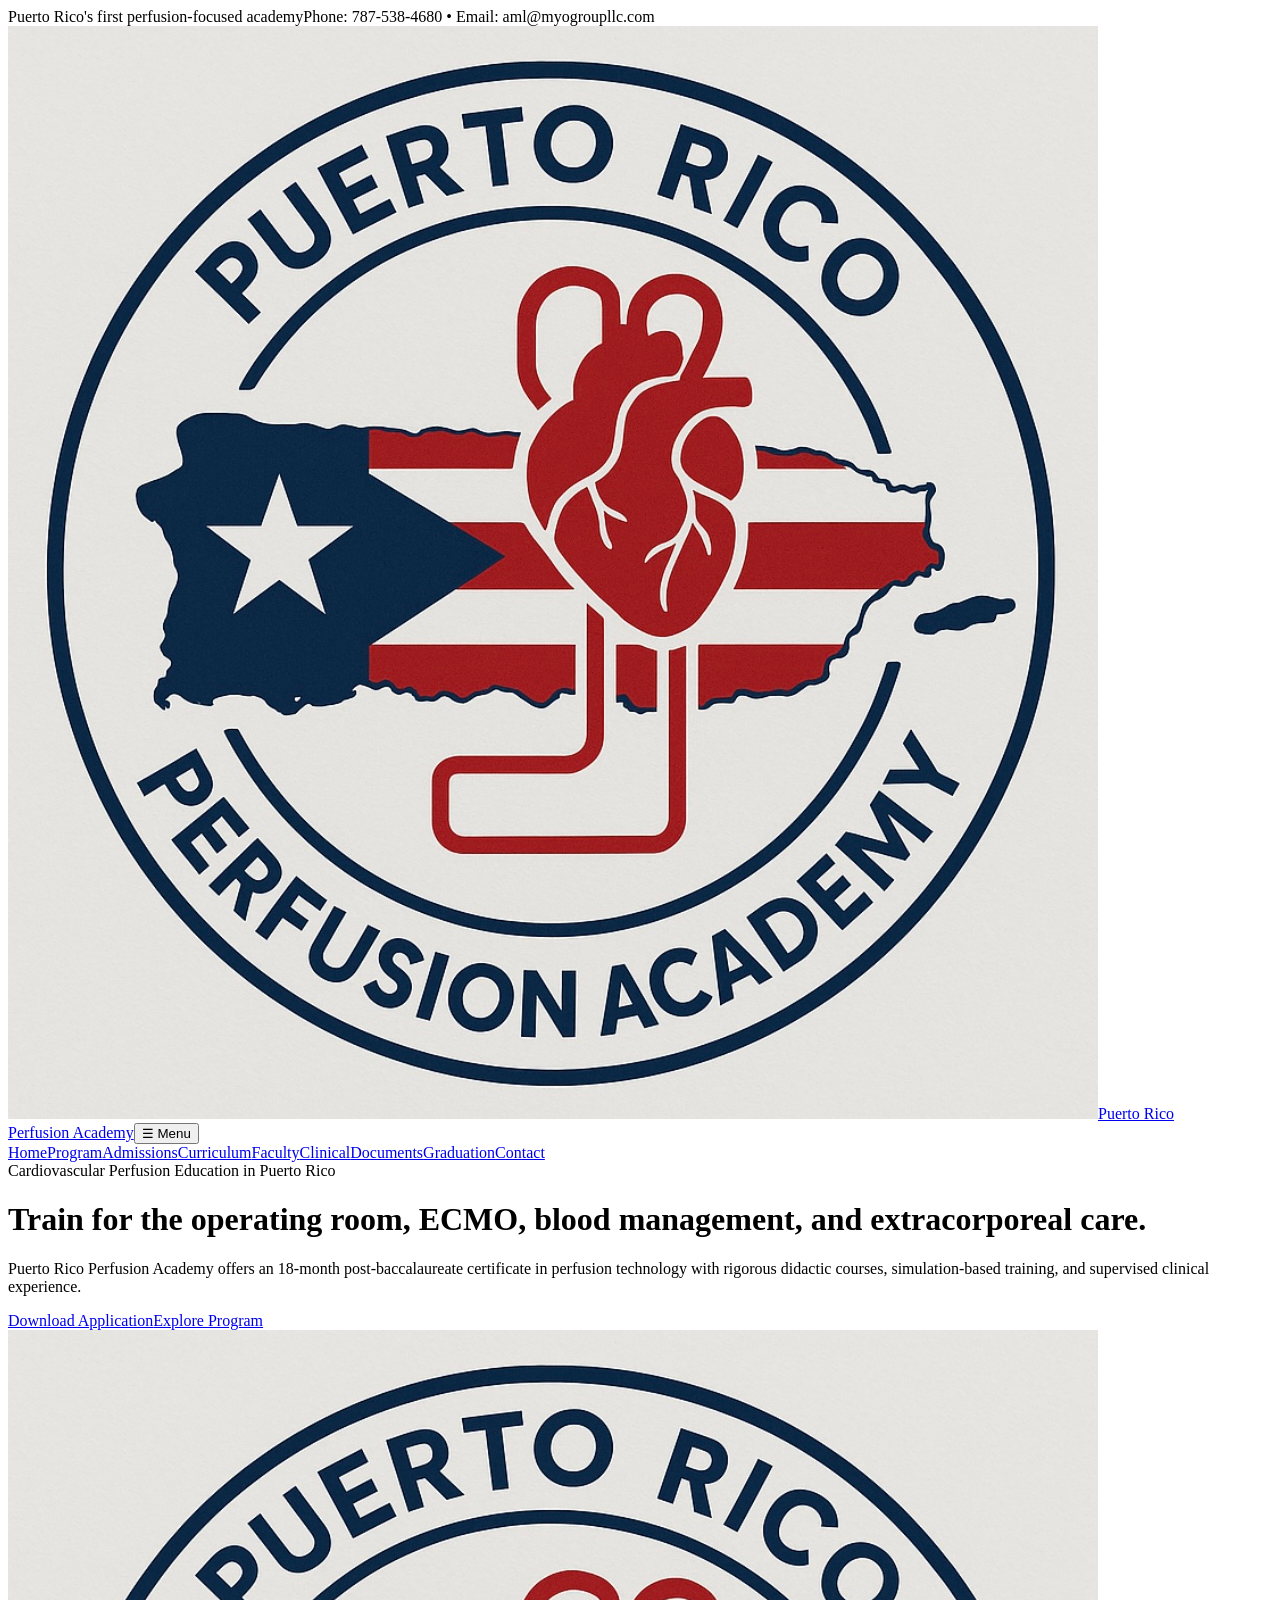
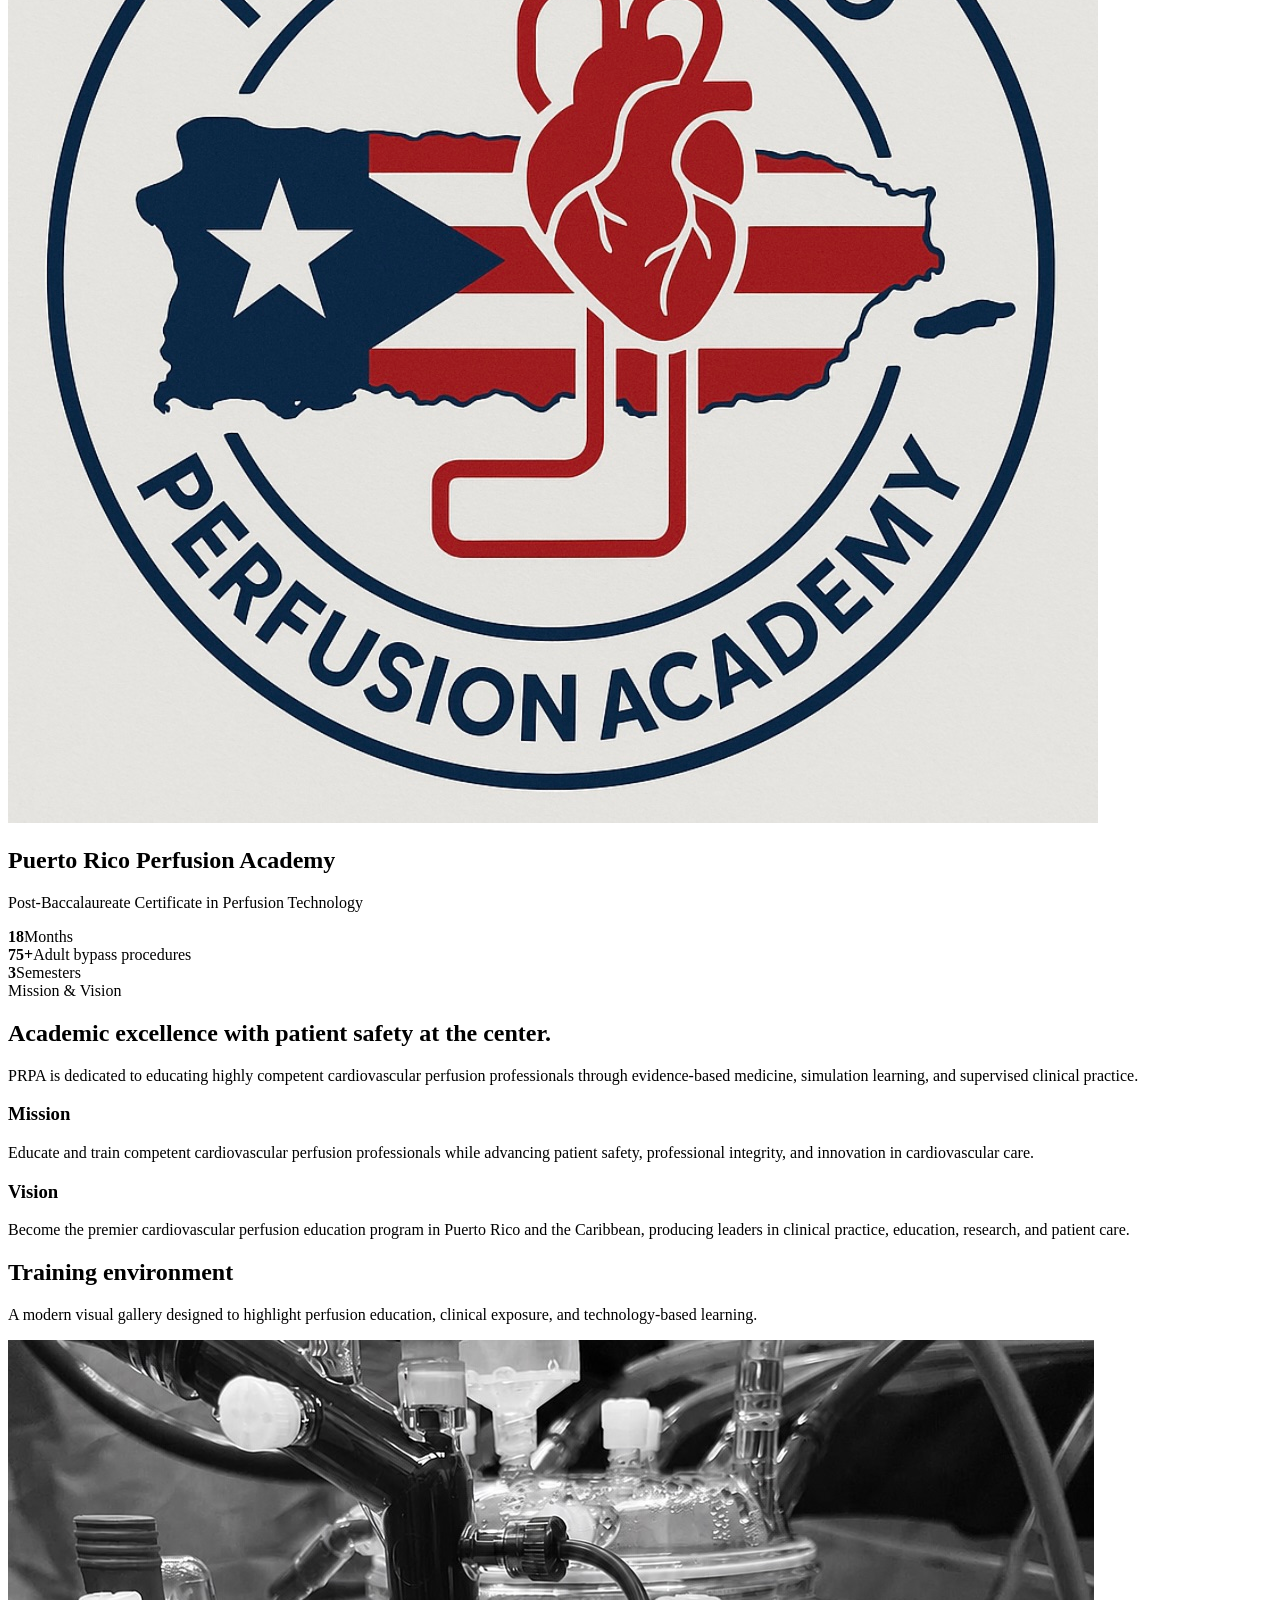
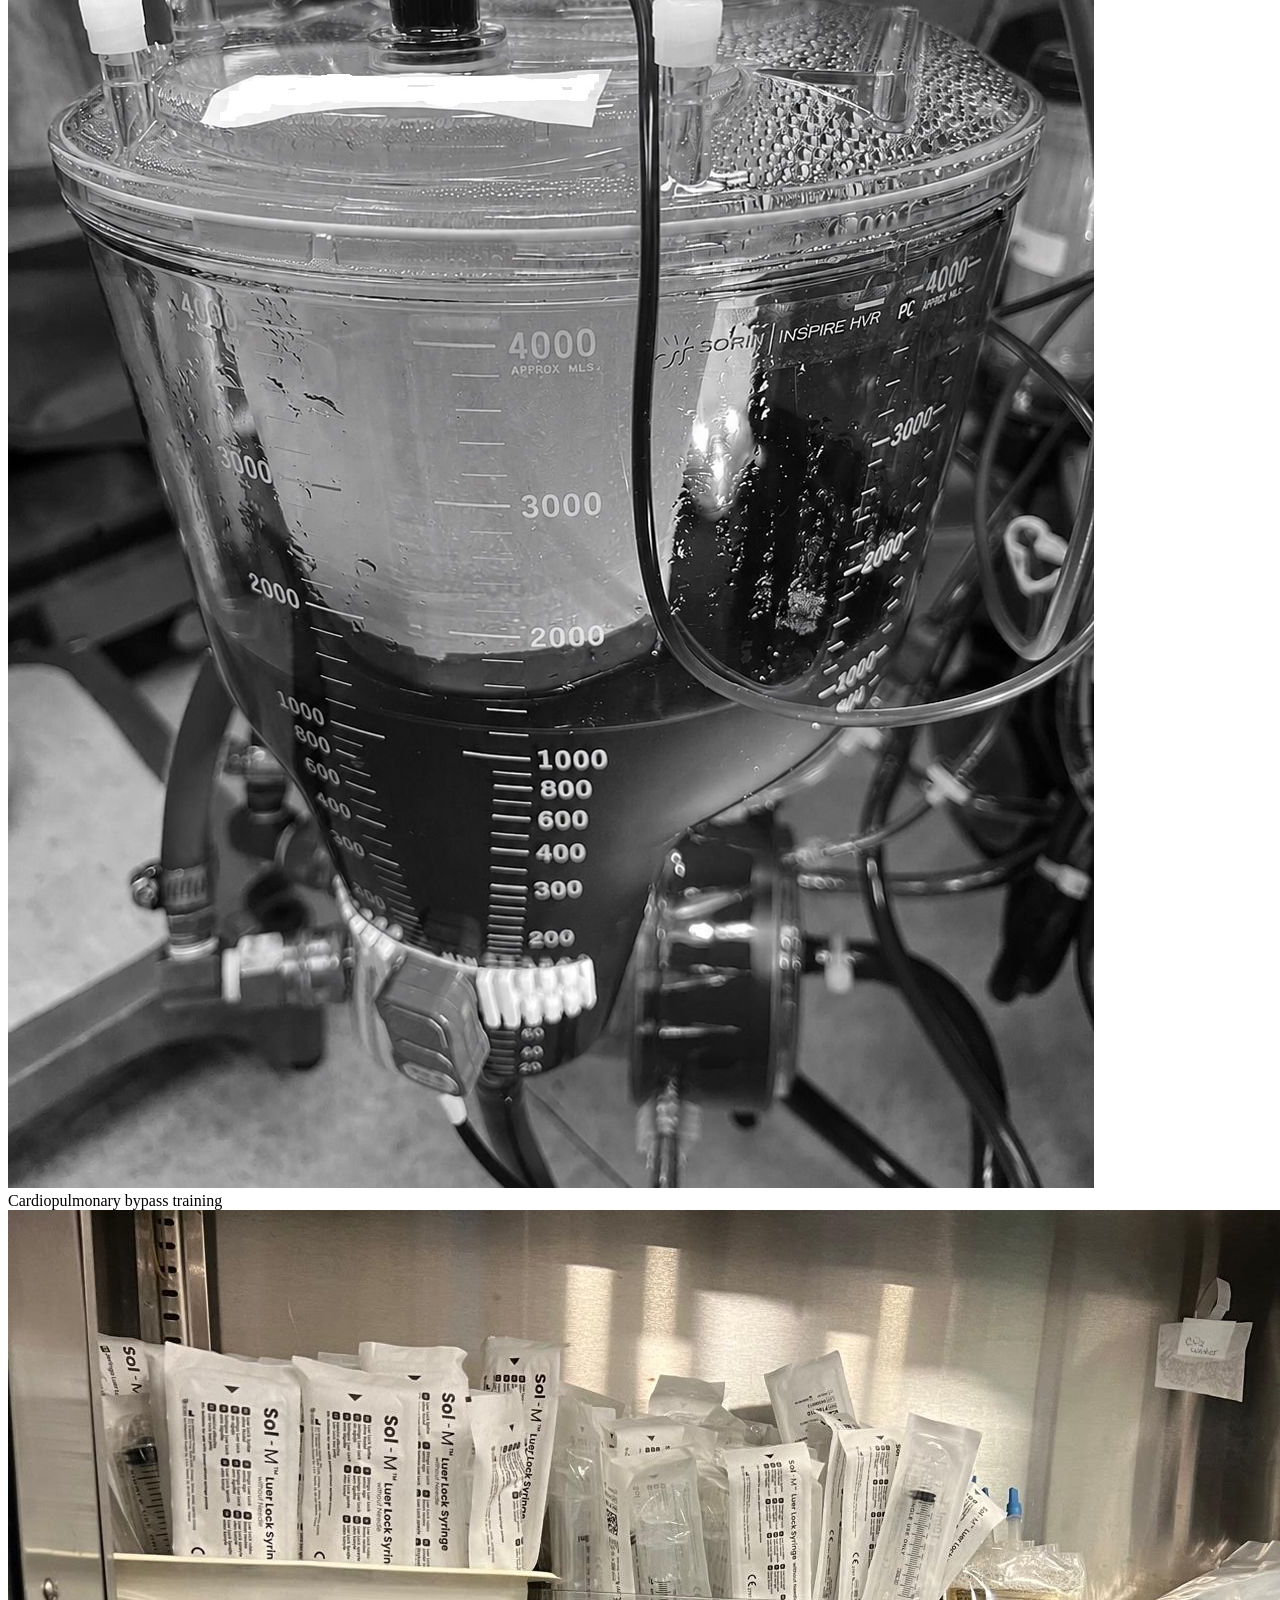
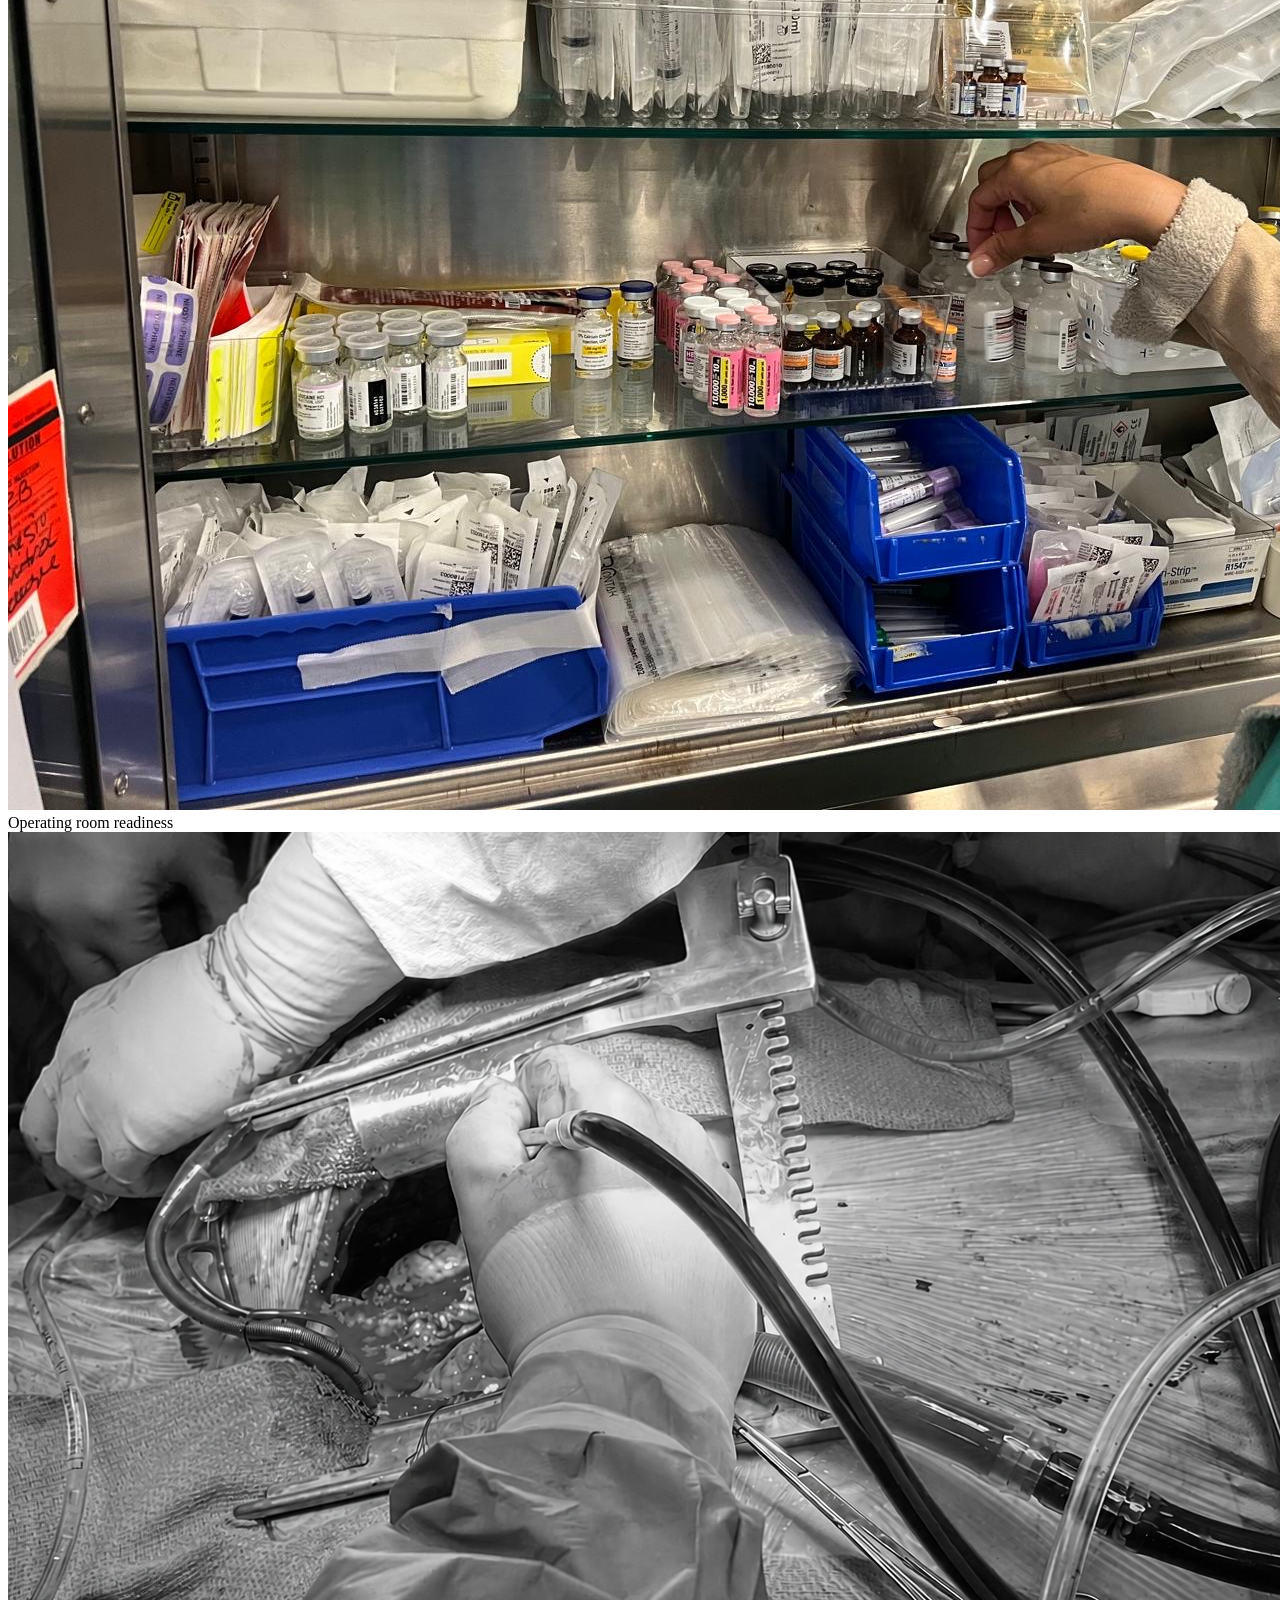
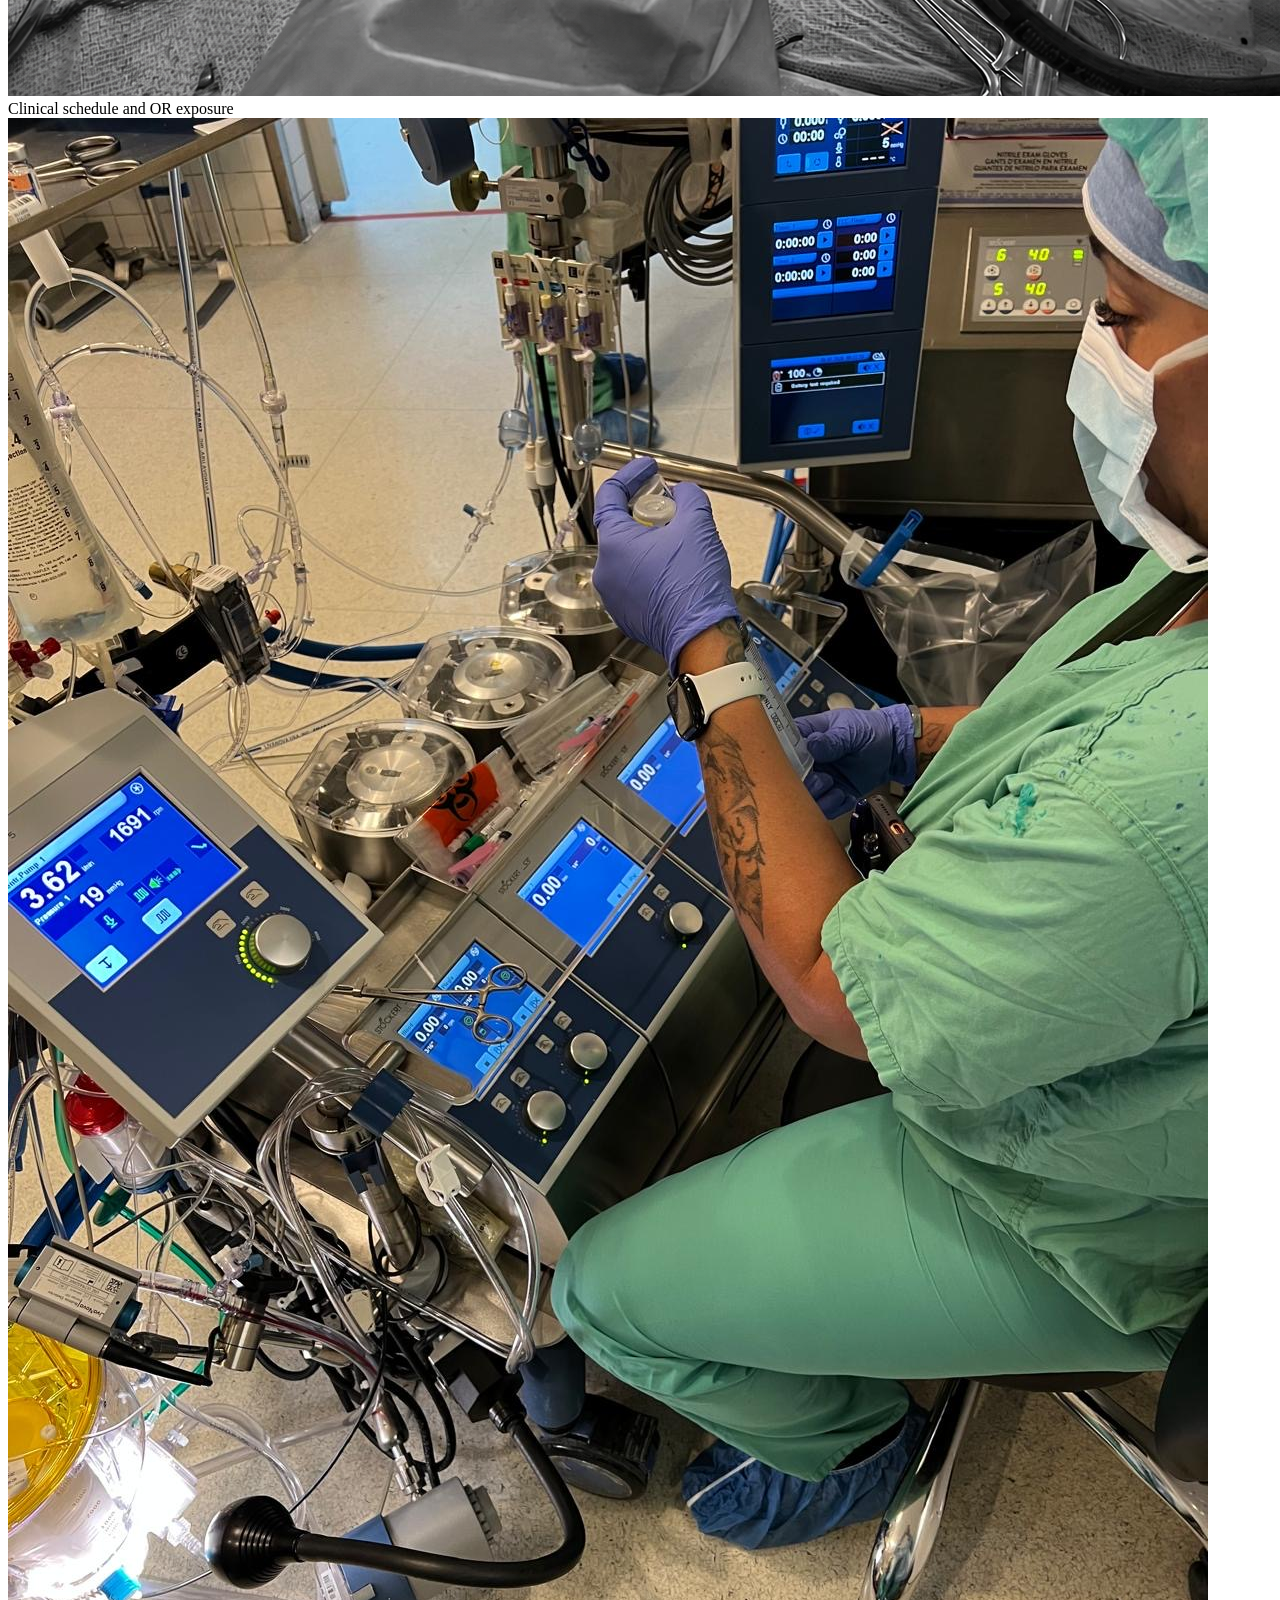
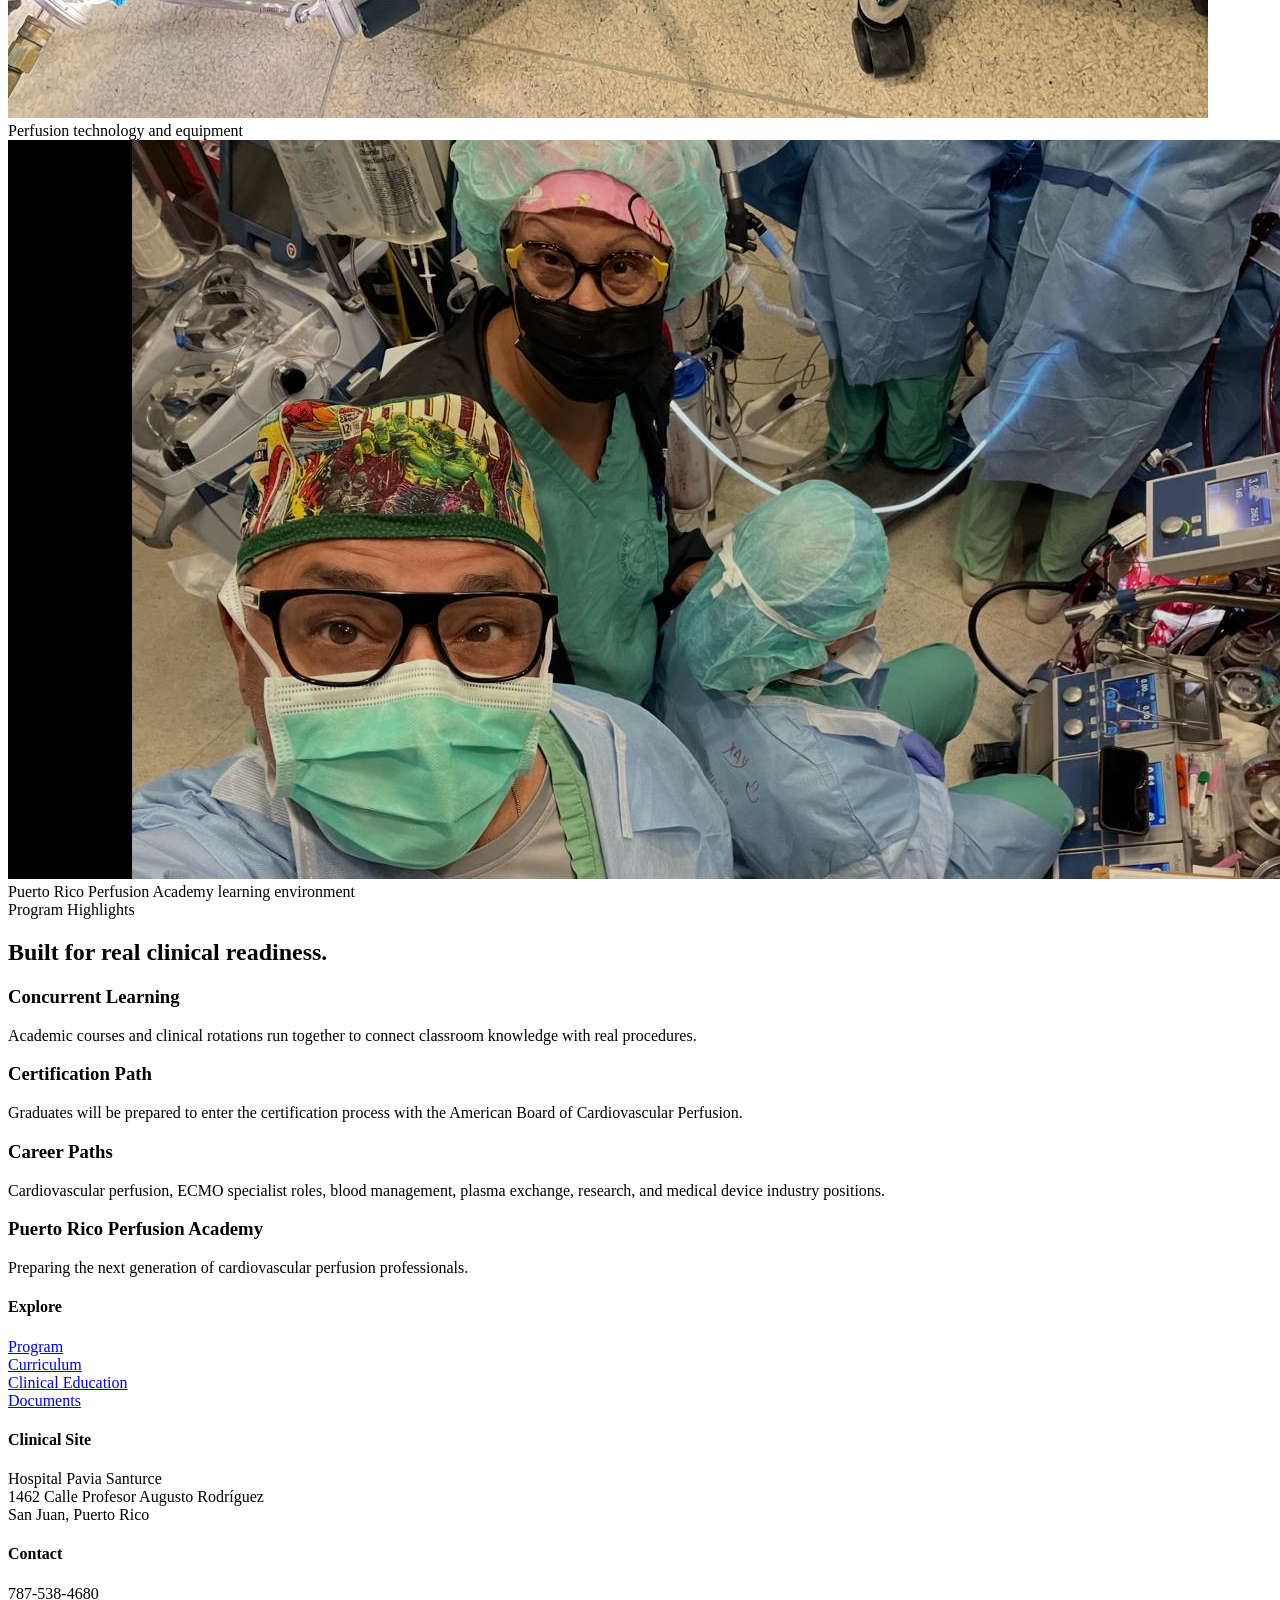
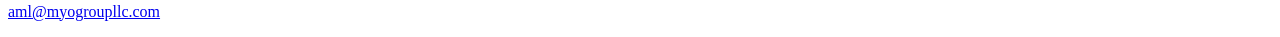
==== commit 2fadec87: "Add files via upload" ====
--- a/index.html
+++ b/index.html
@@ -1,2 +1,2 @@
 <!doctype html><html lang="en"><head><meta charset="utf-8"><meta name="viewport" content="width=device-width, initial-scale=1"><title>Home | Puerto Rico Perfusion Academy</title><meta name="description" content="Puerto Rico Perfusion Academy"><link rel="preconnect" href="https://fonts.googleapis.com"><link rel="preconnect" href="https://fonts.gstatic.com" crossorigin><link href="https://fonts.googleapis.com/css2?family=Inter:wght@400;600;700;800;900&display=swap" rel="stylesheet"><link rel="stylesheet" href="css/style.css"></head><body><div class="topbar"><div class="wrap"><span>Puerto Rico's first perfusion-focused academy</span><span>Phone: 787-538-4680 • Email: aml@myogroupllc.com</span></div></div>
-<nav class="nav"><div class="wrap"><a class="brand" href="index.html"><img src="images/logo.jpeg" alt="Puerto Rico Perfusion Academy logo"><span>Puerto Rico<br>Perfusion Academy</span></a><button class="menu">Menu</button><div class="navlinks"><a href="index.html">Home</a><a href="program.html">Program</a><a href="admissions.html">Admissions</a><a href="curriculum.html">Curriculum</a><a href="faculty.html">Faculty</a><a href="clinical.html">Clinical</a><a href="documents.html">Documents</a><a href="graduation.html">Graduation</a><a href="contact.html">Contact</a></div></div></nav><header class="hero"><div class="wrap"><div><span class="eyebrow">Cardiovascular Perfusion Education in Puerto Rico</span><h1>Train for the operating room, ECMO, blood management, and extracorporeal care.</h1><p>Puerto Rico Perfusion Academy offers an 18-month post-baccalaureate certificate in perfusion technology with rigorous didactic courses, simulation-based training, and supervised clinical experience.</p><div class="btns"><a class="btn primary" href="documents.html">Download Application</a><a class="btn secondary" href="program.html">Explore Program</a></div></div><div class="hero-card"><img src="images/logo.jpeg" alt="PRPA logo"><h2>Puerto Rico Perfusion Academy</h2><p class="note">Post-Baccalaureate Certificate in Perfusion Technology</p><div class="metrics"><div class="metric"><strong>18</strong>Months</div><div class="metric"><strong>75+</strong>Adult bypass procedures</div><div class="metric"><strong>3</strong>Semesters</div></div></div></div></header><main><section><div class="wrap"><div class="section-title"><span class="pill">Mission & Vision</span><h2>Academic excellence with patient safety at the center.</h2><p>PRPA is dedicated to educating highly competent cardiovascular perfusion professionals through evidence-based medicine, simulation learning, and supervised clinical practice.</p></div><div class="grid two"><div class="card"><h3>Mission</h3><p>Educate and train competent cardiovascular perfusion professionals while advancing patient safety, professional integrity, and innovation in cardiovascular care.</p></div><div class="card"><h3>Vision</h3><p>Become the premier cardiovascular perfusion education program in Puerto Rico and the Caribbean, producing leaders in clinical practice, education, research, and patient care.</p></div></div></div></section><section class="band"><div class="wrap"><div class="section-title"><h2>Training environment</h2><p>A modern visual gallery designed to highlight perfusion education, clinical exposure, and technology-based learning.</p></div><div class="gallery"><div class="art-tile"><img src="images/BwCan.jpg" onerror="this.style.display='none';this.nextElementSibling.style.display='grid'" alt="PRPA training image"><div class="placeholder" style="display:none">Bypass</div><div class="caption">Cardiopulmonary bypass training</div></div><div class="art-tile"><img src="images/Dis.JPG" onerror="this.style.display='none';this.nextElementSibling.style.display='grid'" alt="PRPA training image"><div class="placeholder" style="display:none">Discipline</div><div class="caption">Operating room readiness</div></div><div class="art-tile"><img src="images/OpDate.png" onerror="this.style.display='none';this.nextElementSibling.style.display='grid'" alt="PRPA training image"><div class="placeholder" style="display:none">Clinical</div><div class="caption">Clinical schedule and OR exposure</div></div><div class="art-tile"><img src="images/Tect01.JPG" onerror="this.style.display='none';this.nextElementSibling.style.display='grid'" alt="PRPA training image"><div class="placeholder" style="display:none">Technology</div><div class="caption">Perfusion technology and equipment</div></div><div class="art-tile"><img src="images/Upview.JPG" onerror="this.style.display='none';this.nextElementSibling.style.display='grid'" alt="PRPA training image"><div class="placeholder" style="display:none">Academy</div><div class="caption">Puerto Rico Perfusion Academy learning environment</div></div></div></div></section><section><div class="wrap"><div class="section-title"><span class="pill">Program Highlights</span><h2>Built for real clinical readiness.</h2></div><div class="grid three"><div class="card"><h3>Concurrent Learning</h3><p>Academic courses and clinical rotations run together to connect classroom knowledge with real procedures.</p></div><div class="card"><h3>Certification Path</h3><p>Graduates will be prepared to enter the certification process with the American Board of Cardiovascular Perfusion.</p></div><div class="card"><h3>Career Paths</h3><p>Cardiovascular perfusion, ECMO specialist roles, blood management, plasma exchange, research, and medical device industry positions.</p></div></div></div></section></main><footer class="footer"><div class="wrap footer-grid"><div><h3>Puerto Rico Perfusion Academy</h3><p>Preparing the next generation of cardiovascular perfusion professionals.</p></div><div><h4>Explore</h4><p><a href="program.html">Program</a><br><a href="curriculum.html">Curriculum</a><br><a href="clinical.html">Clinical Education</a><br><a href="documents.html">Documents</a></p></div><div><h4>Clinical Site</h4><p>Hospital Pavia Santurce<br>1462 Calle Profesor Augusto Rodríguez<br>San Juan, Puerto Rico</p></div><div><h4>Contact</h4><p>787-538-4680<br><a href="mailto:aml@myogroupllc.com">aml@myogroupllc.com</a></p></div></div></footer><script src="js/app.js"></script></body></html>+<nav class="nav"><div class="wrap"><a class="brand" href="index.html"><img src="images/logo.jpeg" alt="Puerto Rico Perfusion Academy logo"><span>Puerto Rico<br>Perfusion Academy</span></a><button class="menu" type="button" aria-label="Open navigation menu" aria-expanded="false">☰ Menu</button><div class="navlinks"><a href="index.html">Home</a><a href="program.html">Program</a><a href="admissions.html">Admissions</a><a href="curriculum.html">Curriculum</a><a href="faculty.html">Faculty</a><a href="clinical.html">Clinical</a><a href="documents.html">Documents</a><a href="graduation.html">Graduation</a><a href="contact.html">Contact</a></div></div></nav><header class="hero"><div class="wrap"><div><span class="eyebrow">Cardiovascular Perfusion Education in Puerto Rico</span><h1>Train for the operating room, ECMO, blood management, and extracorporeal care.</h1><p>Puerto Rico Perfusion Academy offers an 18-month post-baccalaureate certificate in perfusion technology with rigorous didactic courses, simulation-based training, and supervised clinical experience.</p><div class="btns"><a class="btn primary" href="documents.html">Download Application</a><a class="btn secondary" href="program.html">Explore Program</a></div></div><div class="hero-card"><img src="images/logo.jpeg" alt="PRPA logo"><h2>Puerto Rico Perfusion Academy</h2><p class="note">Post-Baccalaureate Certificate in Perfusion Technology</p><div class="metrics"><div class="metric"><strong>18</strong>Months</div><div class="metric"><strong>75+</strong>Adult bypass procedures</div><div class="metric"><strong>3</strong>Semesters</div></div></div></div></header><main><section><div class="wrap"><div class="section-title"><span class="pill">Mission & Vision</span><h2>Academic excellence with patient safety at the center.</h2><p>PRPA is dedicated to educating highly competent cardiovascular perfusion professionals through evidence-based medicine, simulation learning, and supervised clinical practice.</p></div><div class="grid two"><div class="card"><h3>Mission</h3><p>Educate and train competent cardiovascular perfusion professionals while advancing patient safety, professional integrity, and innovation in cardiovascular care.</p></div><div class="card"><h3>Vision</h3><p>Become the premier cardiovascular perfusion education program in Puerto Rico and the Caribbean, producing leaders in clinical practice, education, research, and patient care.</p></div></div></div></section><section class="band"><div class="wrap"><div class="section-title"><h2>Training environment</h2><p>A modern visual gallery designed to highlight perfusion education, clinical exposure, and technology-based learning.</p></div><div class="gallery"><div class="art-tile"><img src="images/BwCan.jpg" onerror="this.style.display='none';this.nextElementSibling.style.display='grid'" alt="PRPA training image"><div class="placeholder" style="display:none">Bypass</div><div class="caption">Cardiopulmonary bypass training</div></div><div class="art-tile"><img src="images/Dis.JPG" onerror="this.style.display='none';this.nextElementSibling.style.display='grid'" alt="PRPA training image"><div class="placeholder" style="display:none">Discipline</div><div class="caption">Operating room readiness</div></div><div class="art-tile"><img src="images/OpDate.png" onerror="this.style.display='none';this.nextElementSibling.style.display='grid'" alt="PRPA training image"><div class="placeholder" style="display:none">Clinical</div><div class="caption">Clinical schedule and OR exposure</div></div><div class="art-tile"><img src="images/Tect01.JPG" onerror="this.style.display='none';this.nextElementSibling.style.display='grid'" alt="PRPA training image"><div class="placeholder" style="display:none">Technology</div><div class="caption">Perfusion technology and equipment</div></div><div class="art-tile"><img src="images/Upview.JPG" onerror="this.style.display='none';this.nextElementSibling.style.display='grid'" alt="PRPA training image"><div class="placeholder" style="display:none">Academy</div><div class="caption">Puerto Rico Perfusion Academy learning environment</div></div></div></div></section><section><div class="wrap"><div class="section-title"><span class="pill">Program Highlights</span><h2>Built for real clinical readiness.</h2></div><div class="grid three"><div class="card"><h3>Concurrent Learning</h3><p>Academic courses and clinical rotations run together to connect classroom knowledge with real procedures.</p></div><div class="card"><h3>Certification Path</h3><p>Graduates will be prepared to enter the certification process with the American Board of Cardiovascular Perfusion.</p></div><div class="card"><h3>Career Paths</h3><p>Cardiovascular perfusion, ECMO specialist roles, blood management, plasma exchange, research, and medical device industry positions.</p></div></div></div></section></main><footer class="footer"><div class="wrap footer-grid"><div><h3>Puerto Rico Perfusion Academy</h3><p>Preparing the next generation of cardiovascular perfusion professionals.</p></div><div><h4>Explore</h4><p><a href="program.html">Program</a><br><a href="curriculum.html">Curriculum</a><br><a href="clinical.html">Clinical Education</a><br><a href="documents.html">Documents</a></p></div><div><h4>Clinical Site</h4><p>Hospital Pavia Santurce<br>1462 Calle Profesor Augusto Rodríguez<br>San Juan, Puerto Rico</p></div><div><h4>Contact</h4><p>787-538-4680<br><a href="mailto:aml@myogroupllc.com">aml@myogroupllc.com</a></p></div></div></footer><script src="js/app.js"></script></body></html>
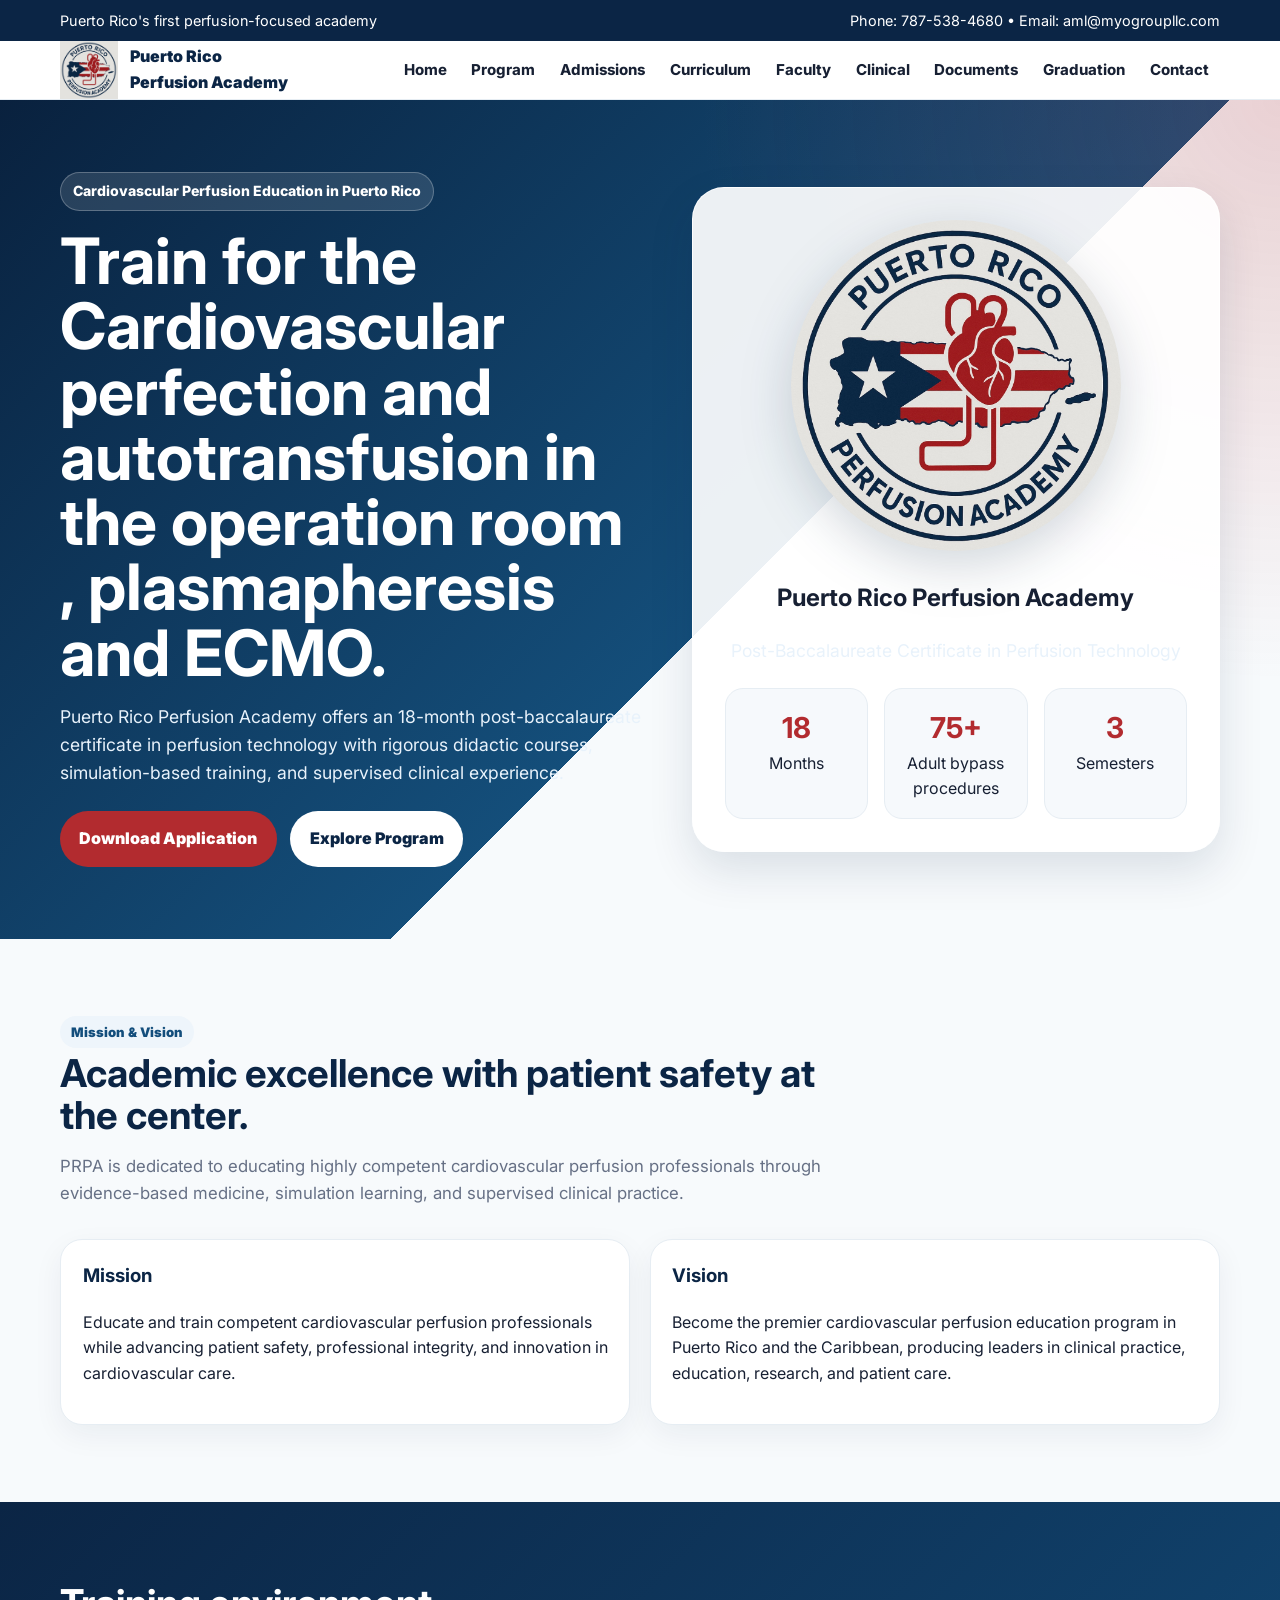
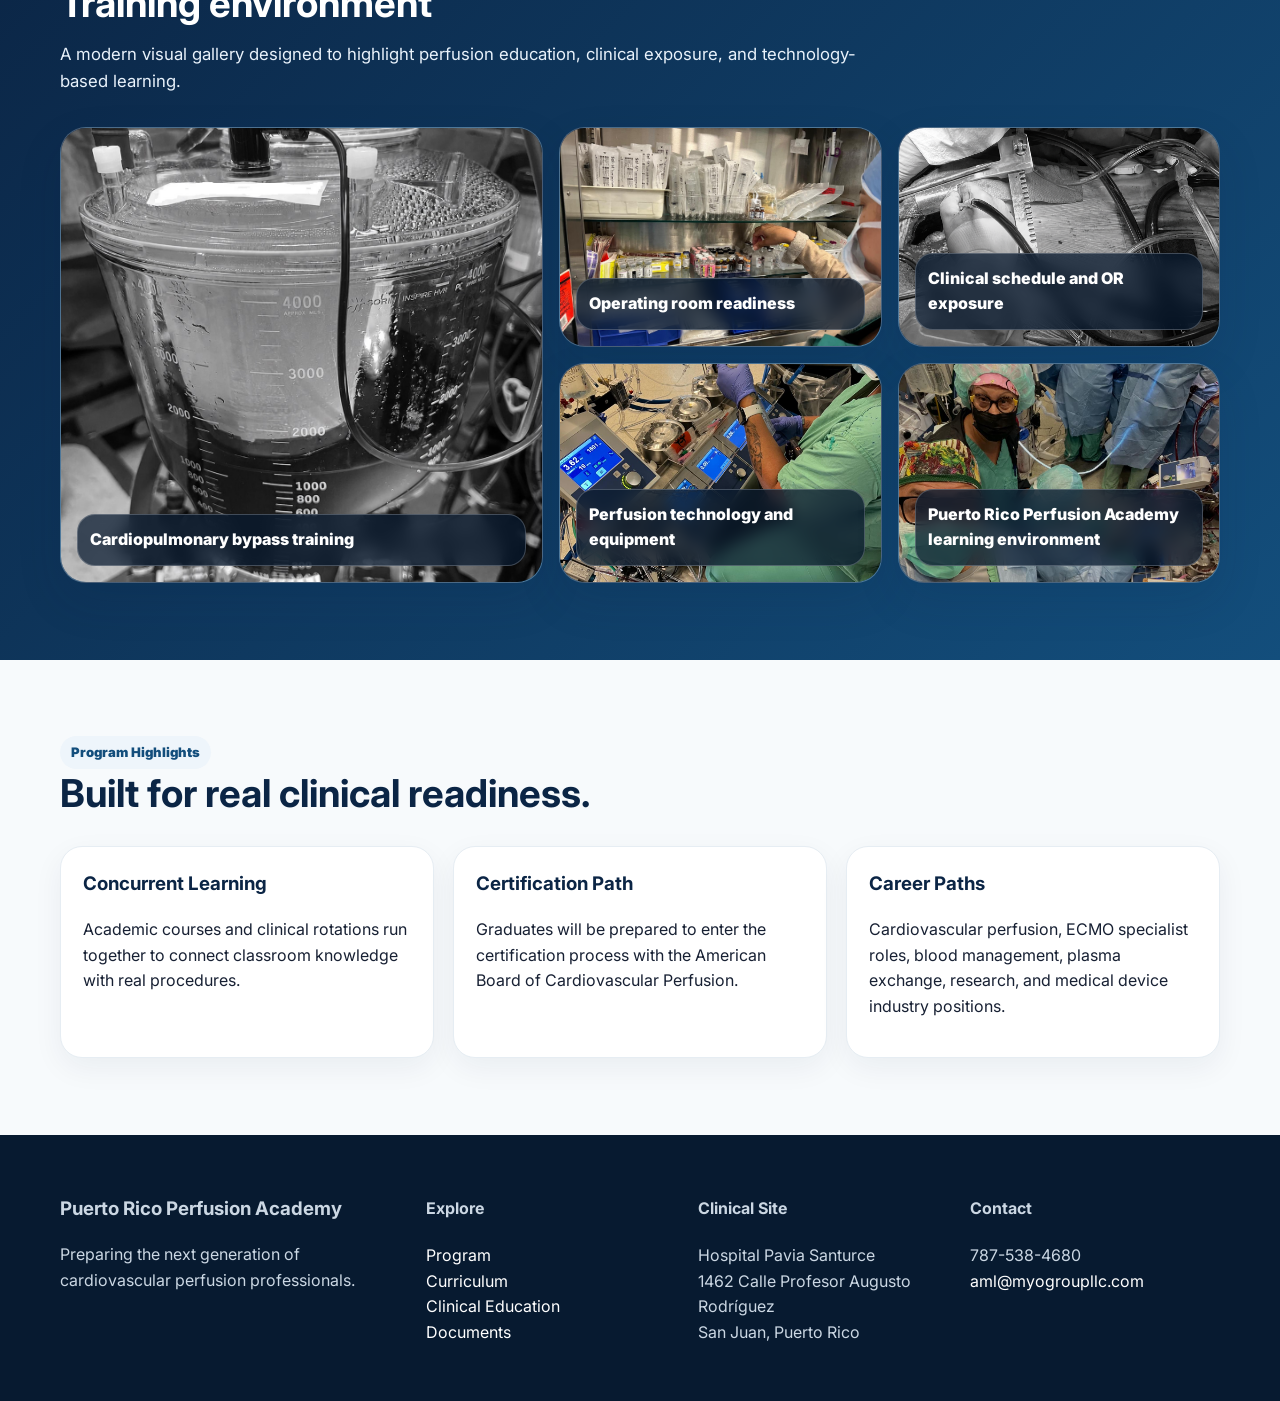
==== commit 93d4dd00: "Add files via upload" ====
--- a/index.html
+++ b/index.html
@@ -1,2 +1,2 @@
 <!doctype html><html lang="en"><head><meta charset="utf-8"><meta name="viewport" content="width=device-width, initial-scale=1"><title>Home | Puerto Rico Perfusion Academy</title><meta name="description" content="Puerto Rico Perfusion Academy"><link rel="preconnect" href="https://fonts.googleapis.com"><link rel="preconnect" href="https://fonts.gstatic.com" crossorigin><link href="https://fonts.googleapis.com/css2?family=Inter:wght@400;600;700;800;900&display=swap" rel="stylesheet"><link rel="stylesheet" href="css/style.css"></head><body><div class="topbar"><div class="wrap"><span>Puerto Rico's first perfusion-focused academy</span><span>Phone: 787-538-4680 • Email: aml@myogroupllc.com</span></div></div>
-<nav class="nav"><div class="wrap"><a class="brand" href="index.html"><img src="images/logo.jpeg" alt="Puerto Rico Perfusion Academy logo"><span>Puerto Rico<br>Perfusion Academy</span></a><button class="menu" type="button" aria-label="Open navigation menu" aria-expanded="false">☰ Menu</button><div class="navlinks"><a href="index.html">Home</a><a href="program.html">Program</a><a href="admissions.html">Admissions</a><a href="curriculum.html">Curriculum</a><a href="faculty.html">Faculty</a><a href="clinical.html">Clinical</a><a href="documents.html">Documents</a><a href="graduation.html">Graduation</a><a href="contact.html">Contact</a></div></div></nav><header class="hero"><div class="wrap"><div><span class="eyebrow">Cardiovascular Perfusion Education in Puerto Rico</span><h1>Train for the operating room, ECMO, blood management, and extracorporeal care.</h1><p>Puerto Rico Perfusion Academy offers an 18-month post-baccalaureate certificate in perfusion technology with rigorous didactic courses, simulation-based training, and supervised clinical experience.</p><div class="btns"><a class="btn primary" href="documents.html">Download Application</a><a class="btn secondary" href="program.html">Explore Program</a></div></div><div class="hero-card"><img src="images/logo.jpeg" alt="PRPA logo"><h2>Puerto Rico Perfusion Academy</h2><p class="note">Post-Baccalaureate Certificate in Perfusion Technology</p><div class="metrics"><div class="metric"><strong>18</strong>Months</div><div class="metric"><strong>75+</strong>Adult bypass procedures</div><div class="metric"><strong>3</strong>Semesters</div></div></div></div></header><main><section><div class="wrap"><div class="section-title"><span class="pill">Mission & Vision</span><h2>Academic excellence with patient safety at the center.</h2><p>PRPA is dedicated to educating highly competent cardiovascular perfusion professionals through evidence-based medicine, simulation learning, and supervised clinical practice.</p></div><div class="grid two"><div class="card"><h3>Mission</h3><p>Educate and train competent cardiovascular perfusion professionals while advancing patient safety, professional integrity, and innovation in cardiovascular care.</p></div><div class="card"><h3>Vision</h3><p>Become the premier cardiovascular perfusion education program in Puerto Rico and the Caribbean, producing leaders in clinical practice, education, research, and patient care.</p></div></div></div></section><section class="band"><div class="wrap"><div class="section-title"><h2>Training environment</h2><p>A modern visual gallery designed to highlight perfusion education, clinical exposure, and technology-based learning.</p></div><div class="gallery"><div class="art-tile"><img src="images/BwCan.jpg" onerror="this.style.display='none';this.nextElementSibling.style.display='grid'" alt="PRPA training image"><div class="placeholder" style="display:none">Bypass</div><div class="caption">Cardiopulmonary bypass training</div></div><div class="art-tile"><img src="images/Dis.JPG" onerror="this.style.display='none';this.nextElementSibling.style.display='grid'" alt="PRPA training image"><div class="placeholder" style="display:none">Discipline</div><div class="caption">Operating room readiness</div></div><div class="art-tile"><img src="images/OpDate.png" onerror="this.style.display='none';this.nextElementSibling.style.display='grid'" alt="PRPA training image"><div class="placeholder" style="display:none">Clinical</div><div class="caption">Clinical schedule and OR exposure</div></div><div class="art-tile"><img src="images/Tect01.JPG" onerror="this.style.display='none';this.nextElementSibling.style.display='grid'" alt="PRPA training image"><div class="placeholder" style="display:none">Technology</div><div class="caption">Perfusion technology and equipment</div></div><div class="art-tile"><img src="images/Upview.JPG" onerror="this.style.display='none';this.nextElementSibling.style.display='grid'" alt="PRPA training image"><div class="placeholder" style="display:none">Academy</div><div class="caption">Puerto Rico Perfusion Academy learning environment</div></div></div></div></section><section><div class="wrap"><div class="section-title"><span class="pill">Program Highlights</span><h2>Built for real clinical readiness.</h2></div><div class="grid three"><div class="card"><h3>Concurrent Learning</h3><p>Academic courses and clinical rotations run together to connect classroom knowledge with real procedures.</p></div><div class="card"><h3>Certification Path</h3><p>Graduates will be prepared to enter the certification process with the American Board of Cardiovascular Perfusion.</p></div><div class="card"><h3>Career Paths</h3><p>Cardiovascular perfusion, ECMO specialist roles, blood management, plasma exchange, research, and medical device industry positions.</p></div></div></div></section></main><footer class="footer"><div class="wrap footer-grid"><div><h3>Puerto Rico Perfusion Academy</h3><p>Preparing the next generation of cardiovascular perfusion professionals.</p></div><div><h4>Explore</h4><p><a href="program.html">Program</a><br><a href="curriculum.html">Curriculum</a><br><a href="clinical.html">Clinical Education</a><br><a href="documents.html">Documents</a></p></div><div><h4>Clinical Site</h4><p>Hospital Pavia Santurce<br>1462 Calle Profesor Augusto Rodríguez<br>San Juan, Puerto Rico</p></div><div><h4>Contact</h4><p>787-538-4680<br><a href="mailto:aml@myogroupllc.com">aml@myogroupllc.com</a></p></div></div></footer><script src="js/app.js"></script></body></html>+<nav class="nav"><div class="wrap"><a class="brand" href="index.html"><img src="images/logo.jpeg" alt="Puerto Rico Perfusion Academy logo"><span>Puerto Rico<br>Perfusion Academy</span></a><button class="menu" type="button" aria-label="Open navigation menu" aria-expanded="false">☰ Menu</button><div class="navlinks"><a href="index.html">Home</a><a href="program.html">Program</a><a href="admissions.html">Admissions</a><a href="curriculum.html">Curriculum</a><a href="faculty.html">Faculty</a><a href="clinical.html">Clinical</a><a href="documents.html">Documents</a><a href="graduation.html">Graduation</a><a href="contact.html">Contact</a></div></div></nav><header class="hero"><div class="wrap"><div><span class="eyebrow">Cardiovascular Perfusion Education in Puerto Rico</span><h1>Train for the Cardiovascular perfection and autotransfusion in the operation room , plasmapheresis and ECMO.</h1><p>Puerto Rico Perfusion Academy offers an 18-month post-baccalaureate certificate in perfusion technology with rigorous didactic courses, simulation-based training, and supervised clinical experience.</p><div class="btns"><a class="btn primary" href="documents.html">Download Application</a><a class="btn secondary" href="program.html">Explore Program</a></div></div><div class="hero-card"><img src="images/logo.jpeg" alt="PRPA logo"><h2>Puerto Rico Perfusion Academy</h2><p class="note">Post-Baccalaureate Certificate in Perfusion Technology</p><div class="metrics"><div class="metric"><strong>18</strong>Months</div><div class="metric"><strong>75+</strong>Adult bypass procedures</div><div class="metric"><strong>3</strong>Semesters</div></div></div></div></header><main><section><div class="wrap"><div class="section-title"><span class="pill">Mission & Vision</span><h2>Academic excellence with patient safety at the center.</h2><p>PRPA is dedicated to educating highly competent cardiovascular perfusion professionals through evidence-based medicine, simulation learning, and supervised clinical practice.</p></div><div class="grid two"><div class="card"><h3>Mission</h3><p>Educate and train competent cardiovascular perfusion professionals while advancing patient safety, professional integrity, and innovation in cardiovascular care.</p></div><div class="card"><h3>Vision</h3><p>Become the premier cardiovascular perfusion education program in Puerto Rico and the Caribbean, producing leaders in clinical practice, education, research, and patient care.</p></div></div></div></section><section class="band"><div class="wrap"><div class="section-title"><h2>Training environment</h2><p>A modern visual gallery designed to highlight perfusion education, clinical exposure, and technology-based learning.</p></div><div class="gallery"><div class="art-tile"><img src="images/BwCan.jpg" onerror="this.style.display='none';this.nextElementSibling.style.display='grid'" alt="PRPA training image"><div class="placeholder" style="display:none">Bypass</div><div class="caption">Cardiopulmonary bypass training</div></div><div class="art-tile"><img src="images/Dis.JPG" onerror="this.style.display='none';this.nextElementSibling.style.display='grid'" alt="PRPA training image"><div class="placeholder" style="display:none">Discipline</div><div class="caption">Operating room readiness</div></div><div class="art-tile"><img src="images/OpDate.png" onerror="this.style.display='none';this.nextElementSibling.style.display='grid'" alt="PRPA training image"><div class="placeholder" style="display:none">Clinical</div><div class="caption">Clinical schedule and OR exposure</div></div><div class="art-tile"><img src="images/Tect01.JPG" onerror="this.style.display='none';this.nextElementSibling.style.display='grid'" alt="PRPA training image"><div class="placeholder" style="display:none">Technology</div><div class="caption">Perfusion technology and equipment</div></div><div class="art-tile"><img src="images/Upview.JPG" onerror="this.style.display='none';this.nextElementSibling.style.display='grid'" alt="PRPA training image"><div class="placeholder" style="display:none">Academy</div><div class="caption">Puerto Rico Perfusion Academy learning environment</div></div></div></div></section><section><div class="wrap"><div class="section-title"><span class="pill">Program Highlights</span><h2>Built for real clinical readiness.</h2></div><div class="grid three"><div class="card"><h3>Concurrent Learning</h3><p>Academic courses and clinical rotations run together to connect classroom knowledge with real procedures.</p></div><div class="card"><h3>Certification Path</h3><p>Graduates will be prepared to enter the certification process with the American Board of Cardiovascular Perfusion.</p></div><div class="card"><h3>Career Paths</h3><p>Cardiovascular perfusion, ECMO specialist roles, blood management, plasma exchange, research, and medical device industry positions.</p></div></div></div></section></main><footer class="footer"><div class="wrap footer-grid"><div><h3>Puerto Rico Perfusion Academy</h3><p>Preparing the next generation of cardiovascular perfusion professionals.</p></div><div><h4>Explore</h4><p><a href="program.html">Program</a><br><a href="curriculum.html">Curriculum</a><br><a href="clinical.html">Clinical Education</a><br><a href="documents.html">Documents</a></p></div><div><h4>Clinical Site</h4><p>Hospital Pavia Santurce<br>1462 Calle Profesor Augusto Rodríguez<br>San Juan, Puerto Rico</p></div><div><h4>Contact</h4><p>787-538-4680<br><a href="mailto:aml@myogroupllc.com">aml@myogroupllc.com</a></p></div></div></footer><script src="js/app.js"></script></body></html>
--- a/css/style.css
+++ b/css/style.css
@@ -0,0 +1,3 @@
+
+:root{--navy:#0b2545;--blue:#134e7c;--red:#b22b2f;--ink:#172033;--muted:#667085;--bg:#f7fafc;--card:#ffffff;--line:#e6edf3;--gold:#d8a846;--radius:22px;--shadow:0 18px 45px rgba(11,37,69,.12)}
+*{box-sizing:border-box}html{scroll-behavior:smooth}body{margin:0;font-family:Inter,system-ui,-apple-system,Segoe UI,Roboto,Arial,sans-serif;color:var(--ink);background:var(--bg);line-height:1.6}.wrap{width:min(1160px,92%);margin:auto}.topbar{background:var(--navy);color:#fff;font-size:.9rem;padding:.55rem 0}.topbar .wrap,.nav .wrap{display:flex;align-items:center;justify-content:space-between;gap:1rem}.nav .wrap{position:relative}.nav{background:rgba(255,255,255,.94);backdrop-filter:blur(12px);position:sticky;top:0;z-index:20;border-bottom:1px solid var(--line)}.brand{display:flex;align-items:center;gap:.75rem;text-decoration:none;color:var(--navy);font-weight:900}.brand img{width:58px;height:58px;object-fit:contain}.navlinks{display:flex;align-items:center;gap:.15rem;flex-wrap:wrap}.navlinks a{color:var(--ink);text-decoration:none;font-weight:750;padding:.75rem .7rem;border-radius:999px;font-size:.94rem}.navlinks a:hover,.navlinks a.active{background:#eef5fb;color:var(--blue)}.menu{display:none;border:0;background:var(--navy);color:#fff;border-radius:12px;padding:.7rem .9rem;font-weight:900;cursor:pointer}.hero{position:relative;overflow:hidden;background:radial-gradient(circle at top right,rgba(178,43,47,.20),transparent 38%),linear-gradient(135deg,#09213e 0%,#144e7a 58%,#f7fafc 58%);color:#fff}.hero .wrap{display:grid;grid-template-columns:1.05fr .95fr;align-items:center;gap:3rem;min-height:650px;padding:4.5rem 0}.eyebrow{display:inline-flex;gap:.5rem;align-items:center;background:rgba(255,255,255,.12);border:1px solid rgba(255,255,255,.25);padding:.45rem .75rem;border-radius:999px;font-weight:800;font-size:.88rem}.hero h1,.page-hero h1{font-size:clamp(2.25rem,5vw,4.65rem);line-height:1.02;margin:1.1rem 0}.hero p,.page-hero p{font-size:1.1rem;color:#e8f2fb;max-width:760px}.btns{display:flex;gap:.85rem;flex-wrap:wrap;margin-top:1.5rem}.btn{display:inline-flex;align-items:center;justify-content:center;gap:.45rem;padding:.9rem 1.15rem;border-radius:999px;text-decoration:none;font-weight:900;border:1px solid transparent}.btn.primary{background:var(--red);color:#fff}.btn.secondary{background:#fff;color:var(--navy)}.btn.outline{border-color:#c9d7e3;color:var(--navy);background:#fff}.hero-card{background:rgba(255,255,255,.92);color:var(--ink);border:1px solid rgba(255,255,255,.85);border-radius:32px;box-shadow:var(--shadow);padding:2rem;text-align:center}.hero-card img{width:min(330px,85%);border-radius:50%;filter:drop-shadow(0 16px 25px rgba(11,37,69,.18))}.metrics{display:grid;grid-template-columns:repeat(3,1fr);gap:1rem;margin-top:1.4rem}.metric{background:#f6f9fc;border:1px solid var(--line);border-radius:18px;padding:1rem}.metric strong{display:block;color:var(--red);font-size:1.8rem}section{padding:4.8rem 0}.section-title{max-width:820px;margin-bottom:2rem}.section-title h2{font-size:clamp(1.9rem,3vw,3rem);line-height:1.1;margin:.2rem 0;color:var(--navy)}.section-title p{color:var(--muted);font-size:1.05rem}.grid{display:grid;gap:1.2rem}.grid.three{grid-template-columns:repeat(3,1fr)}.grid.two{grid-template-columns:repeat(2,1fr)}.card{background:var(--card);border:1px solid var(--line);border-radius:var(--radius);padding:1.35rem;box-shadow:0 10px 30px rgba(11,37,69,.06)}.card h3{margin-top:0;color:var(--navy)}.icon{width:46px;height:46px;border-radius:14px;background:#eef5fb;display:grid;place-items:center;font-size:1.35rem}.feature{display:flex;gap:1rem}.band{background:linear-gradient(135deg,var(--navy),var(--blue));color:#fff}.band .section-title h2,.band h3{color:#fff}.band p,.band li{color:#e9f2fb}.band .card{background:rgba(255,255,255,.10);border-color:rgba(255,255,255,.24);box-shadow:none;color:#fff}.band .card h3{color:#fff}.band .card p,.band .card li{color:#e9f2fb}.list{padding-left:1.1rem}.list li{margin:.45rem 0}.page-hero{background:linear-gradient(135deg,#08203c,#14517e);color:#fff;padding:4.3rem 0}.split{display:grid;grid-template-columns:.95fr 1.05fr;gap:2rem;align-items:start}.pill{display:inline-block;background:#eef5fb;color:var(--blue);font-weight:900;padding:.35rem .7rem;border-radius:999px;font-size:.82rem}.course{padding:.9rem 0;border-bottom:1px solid var(--line)}.course:last-child{border-bottom:0}.course b{color:var(--navy)}.table{width:100%;border-collapse:collapse;background:#fff;border-radius:18px;overflow:hidden;border:1px solid var(--line)}.table th,.table td{padding:.85rem;border-bottom:1px solid var(--line);text-align:left}.table th{background:#eef5fb;color:var(--navy)}.footer{background:#071a30;color:#cbd7e3;padding:2.5rem 0}.footer a{color:#fff;text-decoration:none}.footer-grid{display:grid;grid-template-columns:1.1fr repeat(3,.8fr);gap:1.4rem}.note{font-size:.9rem;color:var(--muted)}.faculty-card{display:flex;gap:1rem;align-items:flex-start}.avatar{width:52px;height:52px;border-radius:16px;background:linear-gradient(135deg,var(--red),var(--blue));color:#fff;display:grid;place-items:center;font-weight:900;flex:0 0 52px}.requirements-list{counter-reset:req;list-style:none;padding:0;margin:0;display:grid;gap:.9rem}.requirements-list>li{background:#fff;border:1px solid var(--line);border-radius:18px;padding:1rem 1rem 1rem 3.4rem;position:relative;box-shadow:0 8px 24px rgba(11,37,69,.05)}.requirements-list>li:before{counter-increment:req;content:counter(req);position:absolute;left:1rem;top:1rem;width:1.65rem;height:1.65rem;border-radius:50%;background:var(--red);color:#fff;display:grid;place-items:center;font-weight:900}.gallery{display:grid;grid-template-columns:1.2fr .8fr .8fr;grid-auto-rows:220px;gap:1rem}.art-tile{position:relative;overflow:hidden;border-radius:26px;background:linear-gradient(135deg,#0b2545,#134e7c);box-shadow:var(--shadow);border:1px solid rgba(255,255,255,.25)}.art-tile:nth-child(1){grid-row:span 2}.art-tile img{width:100%;height:100%;object-fit:cover;display:block;transition:transform .5s ease}.art-tile:hover img{transform:scale(1.06)}.art-tile .caption{position:absolute;left:1rem;right:1rem;bottom:1rem;background:rgba(7,26,48,.72);color:#fff;border:1px solid rgba(255,255,255,.22);backdrop-filter:blur(8px);border-radius:18px;padding:.75rem;font-weight:850}.placeholder{width:100%;height:100%;display:grid;place-items:center;color:#fff;font-weight:900;font-size:1.4rem;background:radial-gradient(circle at 30% 20%,rgba(216,168,70,.35),transparent 30%),linear-gradient(135deg,#0b2545,#134e7c 60%,#b22b2f)}.download-card{display:grid;grid-template-columns:auto 1fr auto;gap:1rem;align-items:center}.doc-icon{width:62px;height:62px;border-radius:18px;background:#eef5fb;display:grid;place-items:center;font-size:2rem;color:var(--blue)}.contact-line{display:flex;gap:1rem;align-items:flex-start;margin:1rem 0}.contact-icon{width:45px;height:45px;border-radius:14px;background:#eef5fb;color:var(--blue);display:grid;place-items:center;font-weight:900}@media(max-width:950px){.menu{display:block}.navlinks{display:none;position:absolute;left:4%;right:4%;top:calc(100% + 10px);background:#fff;border:1px solid var(--line);border-radius:20px;box-shadow:var(--shadow);padding:.6rem;flex-direction:column;align-items:stretch}.navlinks.open, body.menu-open .navlinks{display:flex}.navlinks a{border-radius:12px}.hero .wrap,.split{grid-template-columns:1fr}.hero{background:linear-gradient(135deg,#09213e,#144e7a)}.hero .wrap{min-height:auto;padding:3rem 0}.grid.three,.grid.two,.metrics,.footer-grid,.gallery{grid-template-columns:1fr}.gallery{grid-auto-rows:230px}.art-tile:nth-child(1){grid-row:span 1}.download-card{grid-template-columns:1fr}.topbar .wrap{align-items:flex-start;flex-direction:column}}
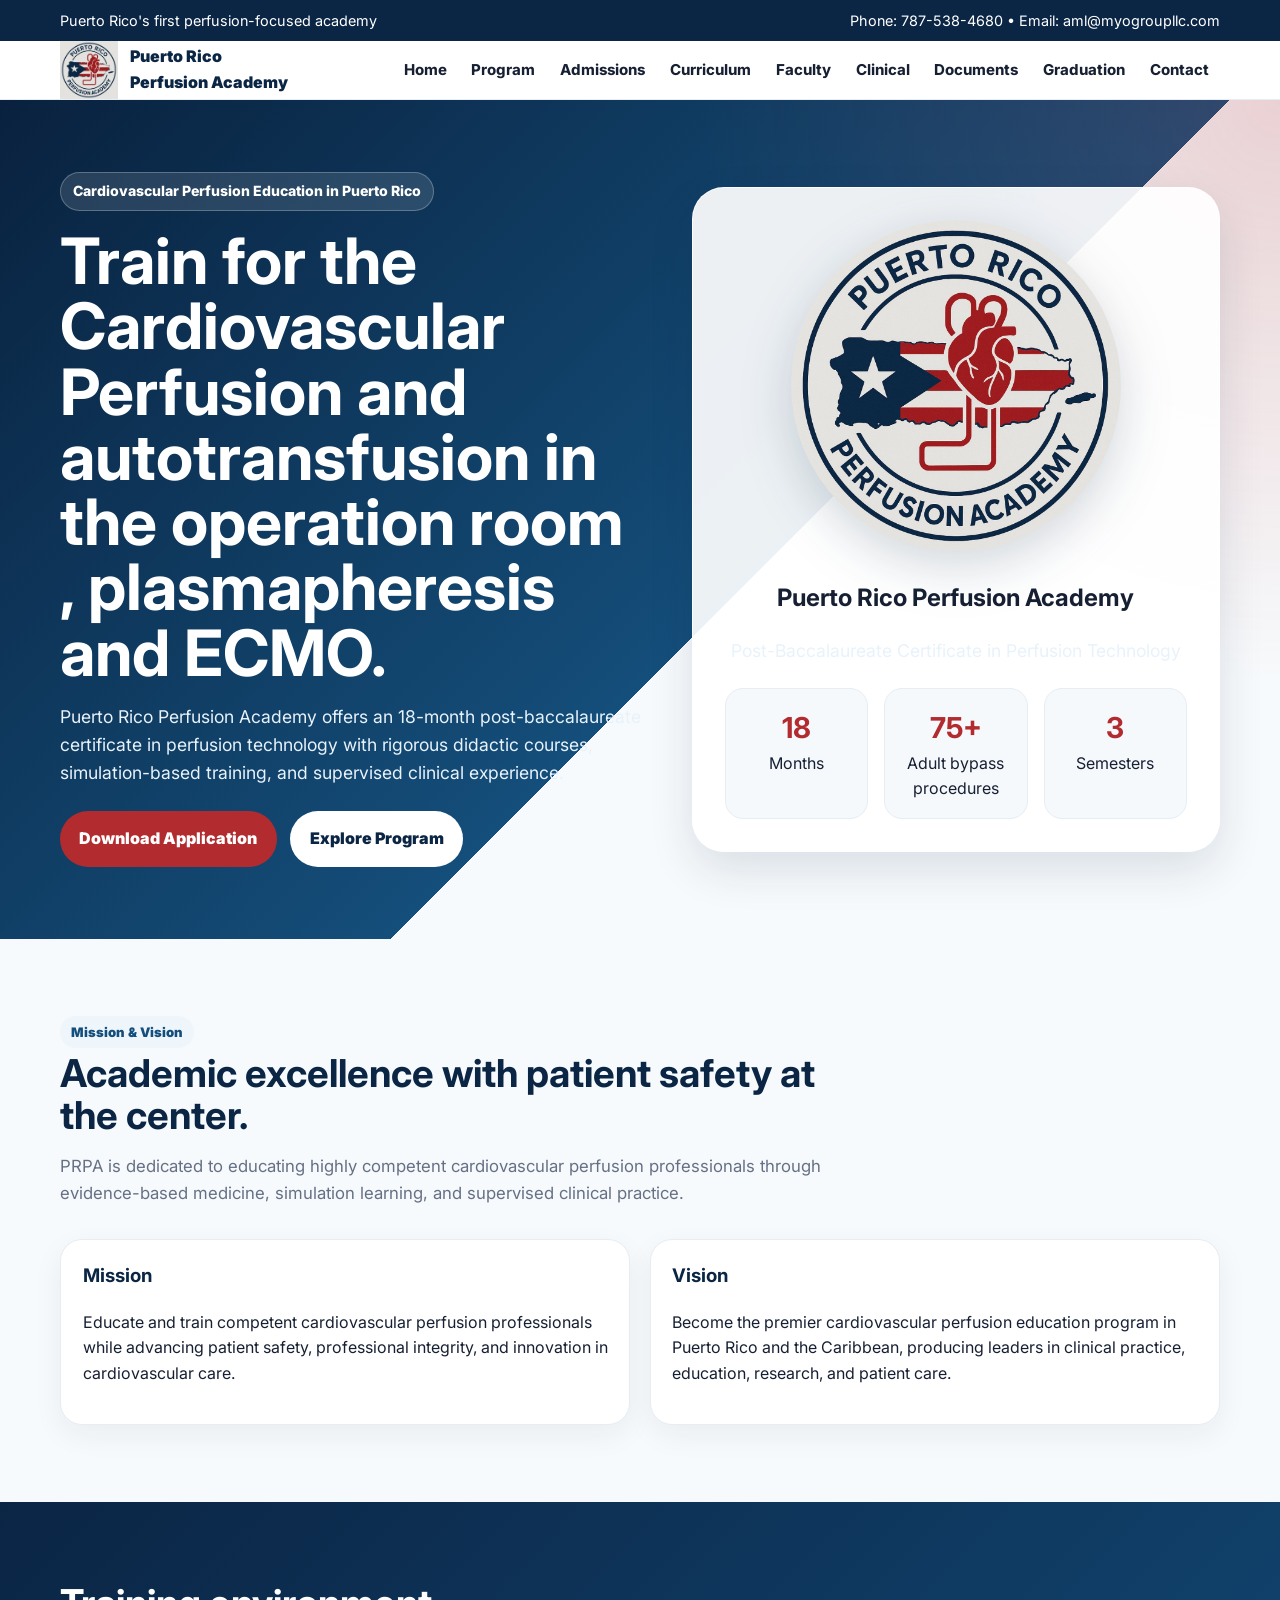
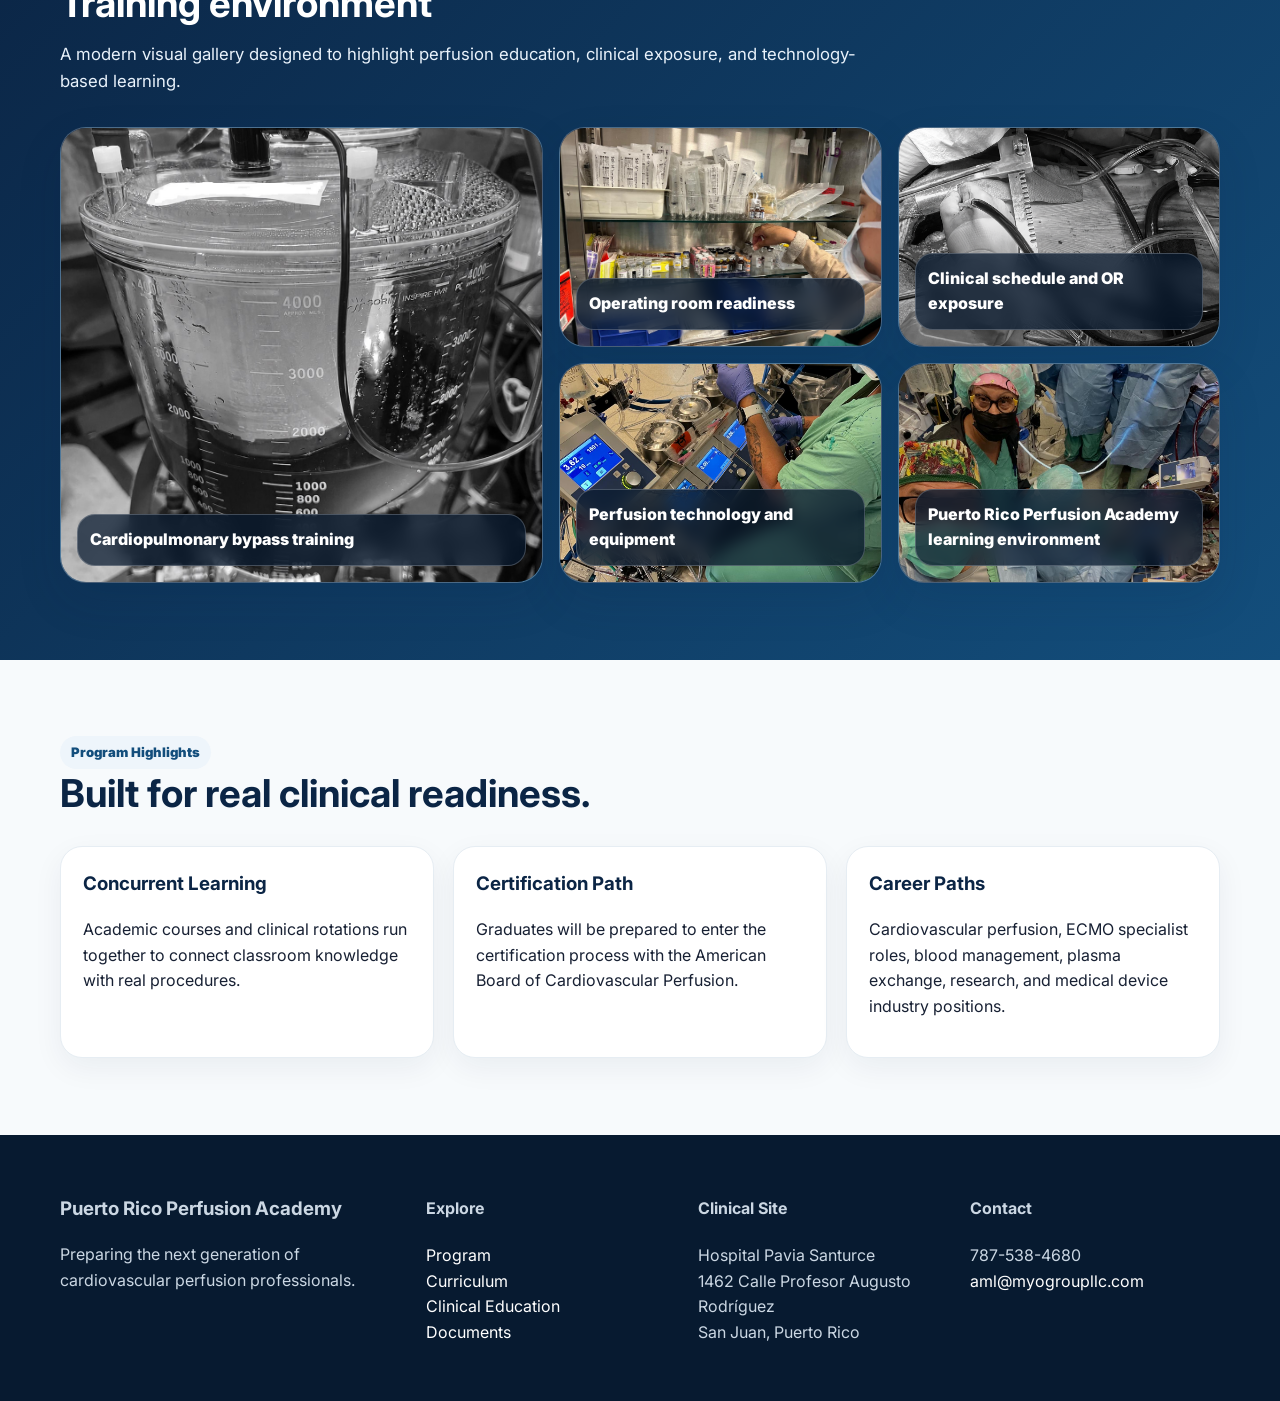
==== commit 0ae692b7: "Add files via upload" ====
--- a/index.html
+++ b/index.html
@@ -1,2 +1,2 @@
 <!doctype html><html lang="en"><head><meta charset="utf-8"><meta name="viewport" content="width=device-width, initial-scale=1"><title>Home | Puerto Rico Perfusion Academy</title><meta name="description" content="Puerto Rico Perfusion Academy"><link rel="preconnect" href="https://fonts.googleapis.com"><link rel="preconnect" href="https://fonts.gstatic.com" crossorigin><link href="https://fonts.googleapis.com/css2?family=Inter:wght@400;600;700;800;900&display=swap" rel="stylesheet"><link rel="stylesheet" href="css/style.css"></head><body><div class="topbar"><div class="wrap"><span>Puerto Rico's first perfusion-focused academy</span><span>Phone: 787-538-4680 • Email: aml@myogroupllc.com</span></div></div>
-<nav class="nav"><div class="wrap"><a class="brand" href="index.html"><img src="images/logo.jpeg" alt="Puerto Rico Perfusion Academy logo"><span>Puerto Rico<br>Perfusion Academy</span></a><button class="menu" type="button" aria-label="Open navigation menu" aria-expanded="false">☰ Menu</button><div class="navlinks"><a href="index.html">Home</a><a href="program.html">Program</a><a href="admissions.html">Admissions</a><a href="curriculum.html">Curriculum</a><a href="faculty.html">Faculty</a><a href="clinical.html">Clinical</a><a href="documents.html">Documents</a><a href="graduation.html">Graduation</a><a href="contact.html">Contact</a></div></div></nav><header class="hero"><div class="wrap"><div><span class="eyebrow">Cardiovascular Perfusion Education in Puerto Rico</span><h1>Train for the Cardiovascular perfection and autotransfusion in the operation room , plasmapheresis and ECMO.</h1><p>Puerto Rico Perfusion Academy offers an 18-month post-baccalaureate certificate in perfusion technology with rigorous didactic courses, simulation-based training, and supervised clinical experience.</p><div class="btns"><a class="btn primary" href="documents.html">Download Application</a><a class="btn secondary" href="program.html">Explore Program</a></div></div><div class="hero-card"><img src="images/logo.jpeg" alt="PRPA logo"><h2>Puerto Rico Perfusion Academy</h2><p class="note">Post-Baccalaureate Certificate in Perfusion Technology</p><div class="metrics"><div class="metric"><strong>18</strong>Months</div><div class="metric"><strong>75+</strong>Adult bypass procedures</div><div class="metric"><strong>3</strong>Semesters</div></div></div></div></header><main><section><div class="wrap"><div class="section-title"><span class="pill">Mission & Vision</span><h2>Academic excellence with patient safety at the center.</h2><p>PRPA is dedicated to educating highly competent cardiovascular perfusion professionals through evidence-based medicine, simulation learning, and supervised clinical practice.</p></div><div class="grid two"><div class="card"><h3>Mission</h3><p>Educate and train competent cardiovascular perfusion professionals while advancing patient safety, professional integrity, and innovation in cardiovascular care.</p></div><div class="card"><h3>Vision</h3><p>Become the premier cardiovascular perfusion education program in Puerto Rico and the Caribbean, producing leaders in clinical practice, education, research, and patient care.</p></div></div></div></section><section class="band"><div class="wrap"><div class="section-title"><h2>Training environment</h2><p>A modern visual gallery designed to highlight perfusion education, clinical exposure, and technology-based learning.</p></div><div class="gallery"><div class="art-tile"><img src="images/BwCan.jpg" onerror="this.style.display='none';this.nextElementSibling.style.display='grid'" alt="PRPA training image"><div class="placeholder" style="display:none">Bypass</div><div class="caption">Cardiopulmonary bypass training</div></div><div class="art-tile"><img src="images/Dis.JPG" onerror="this.style.display='none';this.nextElementSibling.style.display='grid'" alt="PRPA training image"><div class="placeholder" style="display:none">Discipline</div><div class="caption">Operating room readiness</div></div><div class="art-tile"><img src="images/OpDate.png" onerror="this.style.display='none';this.nextElementSibling.style.display='grid'" alt="PRPA training image"><div class="placeholder" style="display:none">Clinical</div><div class="caption">Clinical schedule and OR exposure</div></div><div class="art-tile"><img src="images/Tect01.JPG" onerror="this.style.display='none';this.nextElementSibling.style.display='grid'" alt="PRPA training image"><div class="placeholder" style="display:none">Technology</div><div class="caption">Perfusion technology and equipment</div></div><div class="art-tile"><img src="images/Upview.JPG" onerror="this.style.display='none';this.nextElementSibling.style.display='grid'" alt="PRPA training image"><div class="placeholder" style="display:none">Academy</div><div class="caption">Puerto Rico Perfusion Academy learning environment</div></div></div></div></section><section><div class="wrap"><div class="section-title"><span class="pill">Program Highlights</span><h2>Built for real clinical readiness.</h2></div><div class="grid three"><div class="card"><h3>Concurrent Learning</h3><p>Academic courses and clinical rotations run together to connect classroom knowledge with real procedures.</p></div><div class="card"><h3>Certification Path</h3><p>Graduates will be prepared to enter the certification process with the American Board of Cardiovascular Perfusion.</p></div><div class="card"><h3>Career Paths</h3><p>Cardiovascular perfusion, ECMO specialist roles, blood management, plasma exchange, research, and medical device industry positions.</p></div></div></div></section></main><footer class="footer"><div class="wrap footer-grid"><div><h3>Puerto Rico Perfusion Academy</h3><p>Preparing the next generation of cardiovascular perfusion professionals.</p></div><div><h4>Explore</h4><p><a href="program.html">Program</a><br><a href="curriculum.html">Curriculum</a><br><a href="clinical.html">Clinical Education</a><br><a href="documents.html">Documents</a></p></div><div><h4>Clinical Site</h4><p>Hospital Pavia Santurce<br>1462 Calle Profesor Augusto Rodríguez<br>San Juan, Puerto Rico</p></div><div><h4>Contact</h4><p>787-538-4680<br><a href="mailto:aml@myogroupllc.com">aml@myogroupllc.com</a></p></div></div></footer><script src="js/app.js"></script></body></html>+<nav class="nav"><div class="wrap"><a class="brand" href="index.html"><img src="images/logo.jpeg" alt="Puerto Rico Perfusion Academy logo"><span>Puerto Rico<br>Perfusion Academy</span></a><button class="menu" type="button" aria-label="Open navigation menu" aria-expanded="false">☰ Menu</button><div class="navlinks"><a href="index.html">Home</a><a href="program.html">Program</a><a href="admissions.html">Admissions</a><a href="curriculum.html">Curriculum</a><a href="faculty.html">Faculty</a><a href="clinical.html">Clinical</a><a href="documents.html">Documents</a><a href="graduation.html">Graduation</a><a href="contact.html">Contact</a></div></div></nav><header class="hero"><div class="wrap"><div><span class="eyebrow">Cardiovascular Perfusion Education in Puerto Rico</span><h1>Train for the Cardiovascular Perfusion and autotransfusion in the operation room , plasmapheresis and ECMO.</h1><p>Puerto Rico Perfusion Academy offers an 18-month post-baccalaureate certificate in perfusion technology with rigorous didactic courses, simulation-based training, and supervised clinical experience.</p><div class="btns"><a class="btn primary" href="documents.html">Download Application</a><a class="btn secondary" href="program.html">Explore Program</a></div></div><div class="hero-card"><img src="images/logo.jpeg" alt="PRPA logo"><h2>Puerto Rico Perfusion Academy</h2><p class="note">Post-Baccalaureate Certificate in Perfusion Technology</p><div class="metrics"><div class="metric"><strong>18</strong>Months</div><div class="metric"><strong>75+</strong>Adult bypass procedures</div><div class="metric"><strong>3</strong>Semesters</div></div></div></div></header><main><section><div class="wrap"><div class="section-title"><span class="pill">Mission & Vision</span><h2>Academic excellence with patient safety at the center.</h2><p>PRPA is dedicated to educating highly competent cardiovascular perfusion professionals through evidence-based medicine, simulation learning, and supervised clinical practice.</p></div><div class="grid two"><div class="card"><h3>Mission</h3><p>Educate and train competent cardiovascular perfusion professionals while advancing patient safety, professional integrity, and innovation in cardiovascular care.</p></div><div class="card"><h3>Vision</h3><p>Become the premier cardiovascular perfusion education program in Puerto Rico and the Caribbean, producing leaders in clinical practice, education, research, and patient care.</p></div></div></div></section><section class="band"><div class="wrap"><div class="section-title"><h2>Training environment</h2><p>A modern visual gallery designed to highlight perfusion education, clinical exposure, and technology-based learning.</p></div><div class="gallery"><div class="art-tile"><img src="images/BwCan.jpg" onerror="this.style.display='none';this.nextElementSibling.style.display='grid'" alt="PRPA training image"><div class="placeholder" style="display:none">Bypass</div><div class="caption">Cardiopulmonary bypass training</div></div><div class="art-tile"><img src="images/Dis.JPG" onerror="this.style.display='none';this.nextElementSibling.style.display='grid'" alt="PRPA training image"><div class="placeholder" style="display:none">Discipline</div><div class="caption">Operating room readiness</div></div><div class="art-tile"><img src="images/OpDate.png" onerror="this.style.display='none';this.nextElementSibling.style.display='grid'" alt="PRPA training image"><div class="placeholder" style="display:none">Clinical</div><div class="caption">Clinical schedule and OR exposure</div></div><div class="art-tile"><img src="images/Tect01.JPG" onerror="this.style.display='none';this.nextElementSibling.style.display='grid'" alt="PRPA training image"><div class="placeholder" style="display:none">Technology</div><div class="caption">Perfusion technology and equipment</div></div><div class="art-tile"><img src="images/Upview.JPG" onerror="this.style.display='none';this.nextElementSibling.style.display='grid'" alt="PRPA training image"><div class="placeholder" style="display:none">Academy</div><div class="caption">Puerto Rico Perfusion Academy learning environment</div></div></div></div></section><section><div class="wrap"><div class="section-title"><span class="pill">Program Highlights</span><h2>Built for real clinical readiness.</h2></div><div class="grid three"><div class="card"><h3>Concurrent Learning</h3><p>Academic courses and clinical rotations run together to connect classroom knowledge with real procedures.</p></div><div class="card"><h3>Certification Path</h3><p>Graduates will be prepared to enter the certification process with the American Board of Cardiovascular Perfusion.</p></div><div class="card"><h3>Career Paths</h3><p>Cardiovascular perfusion, ECMO specialist roles, blood management, plasma exchange, research, and medical device industry positions.</p></div></div></div></section></main><footer class="footer"><div class="wrap footer-grid"><div><h3>Puerto Rico Perfusion Academy</h3><p>Preparing the next generation of cardiovascular perfusion professionals.</p></div><div><h4>Explore</h4><p><a href="program.html">Program</a><br><a href="curriculum.html">Curriculum</a><br><a href="clinical.html">Clinical Education</a><br><a href="documents.html">Documents</a></p></div><div><h4>Clinical Site</h4><p>Hospital Pavia Santurce<br>1462 Calle Profesor Augusto Rodríguez<br>San Juan, Puerto Rico</p></div><div><h4>Contact</h4><p>787-538-4680<br><a href="mailto:aml@myogroupllc.com">aml@myogroupllc.com</a></p></div></div></footer><script src="js/app.js"></script></body></html>
